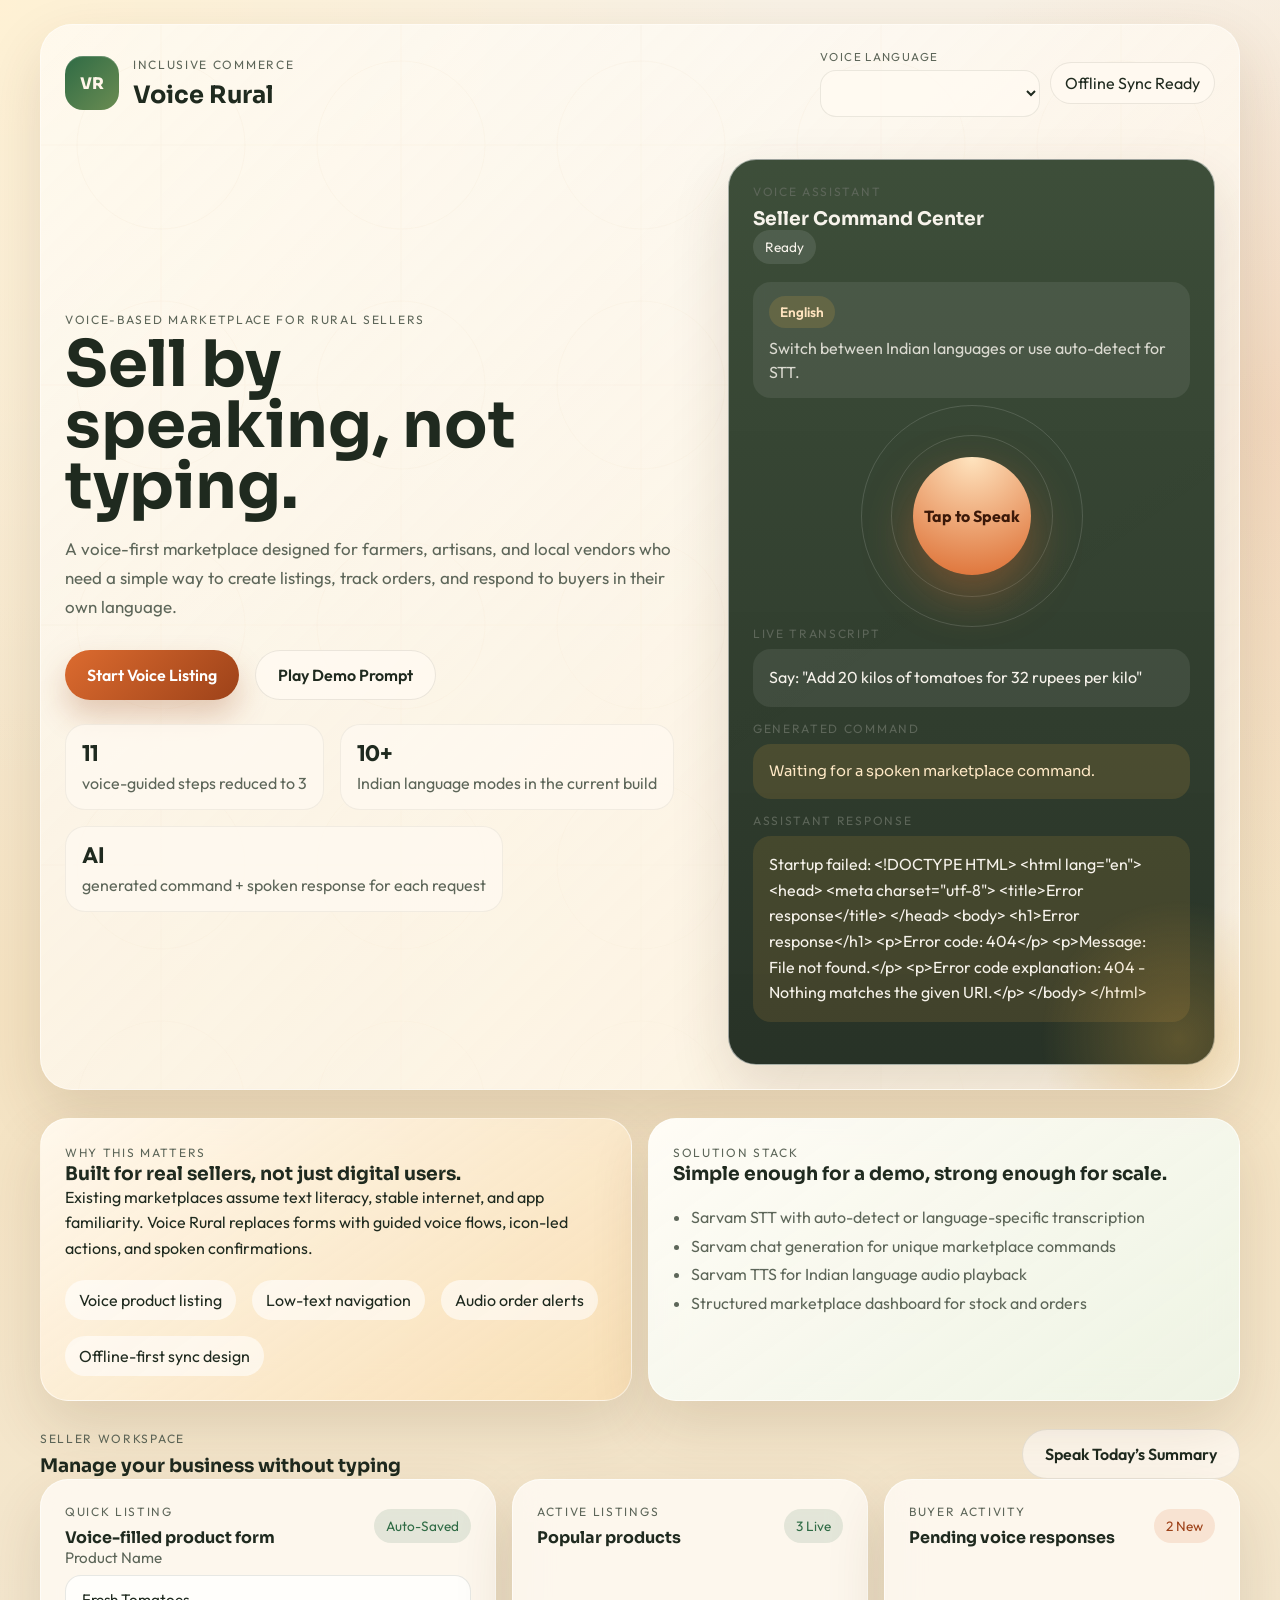
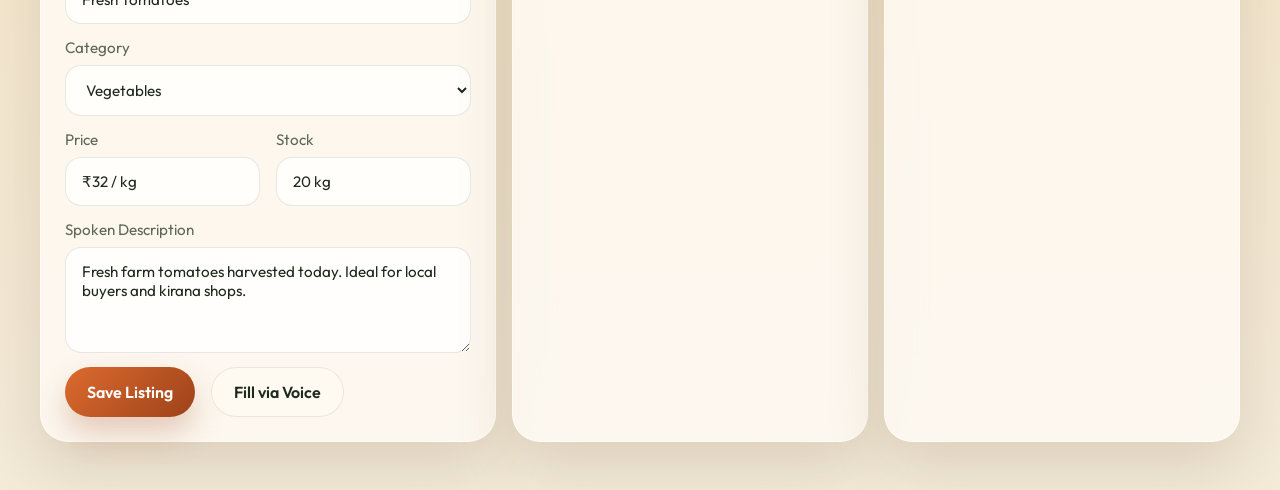
==== index.html @ 1e0f5ef0 "Initial commit" ====
<!DOCTYPE html>
<html lang="en">
  <head>
    <meta charset="UTF-8" />
    <meta name="viewport" content="width=device-width, initial-scale=1.0" />
    <title>Voice Rural | Voice-First Marketplace</title>
    <meta
      name="description"
      content="A voice-first marketplace for rural sellers to list, manage, and respond to orders using spoken language."
    />
    <link rel="preconnect" href="https://fonts.googleapis.com" />
    <link rel="preconnect" href="https://fonts.gstatic.com" crossorigin />
    <link
      href="https://fonts.googleapis.com/css2?family=Outfit:wght@300;400;500;600;700;800&family=Sora:wght@400;600;700;800&display=swap"
      rel="stylesheet"
    />
    <link rel="stylesheet" href="./styles.css" />
  </head>
  <body>
    <div class="page-shell">
      <header class="hero">
        <nav class="topbar">
          <div class="brand">
            <div class="brand-mark">VR</div>
            <div>
              <p class="eyebrow">Inclusive Commerce</p>
              <h1>Voice Rural</h1>
            </div>
          </div>
          <div class="topbar-actions multilingual-controls">
            <label class="language-picker">
              <span class="picker-label">Voice Language</span>
              <select id="languageSelect"></select>
            </label>
            <button class="chip" type="button">Offline Sync Ready</button>
          </div>
        </nav>

        <section class="hero-grid">
          <div class="hero-copy">
            <p class="eyebrow">Voice-Based Marketplace for Rural Sellers</p>
            <h2>Sell by speaking, not typing.</h2>
            <p class="hero-text">
              A voice-first marketplace designed for farmers, artisans, and local
              vendors who need a simple way to create listings, track orders, and
              respond to buyers in their own language.
            </p>
            <div class="hero-actions">
              <button class="primary-button" id="startVoiceButton" type="button">
                Start Voice Listing
              </button>
              <button class="secondary-button" id="demoCommandButton" type="button">
                Play Demo Prompt
              </button>
            </div>
            <div class="hero-metrics">
              <article>
                <strong>11</strong>
                <span>voice-guided steps reduced to 3</span>
              </article>
              <article>
                <strong>10+</strong>
                <span>Indian language modes in the current build</span>
              </article>
              <article>
                <strong>AI</strong>
                <span>generated command + spoken response for each request</span>
              </article>
            </div>
          </div>

          <div class="voice-console">
            <div class="console-card">
              <div class="console-header">
                <div>
                  <p class="eyebrow">Voice Assistant</p>
                  <h3>Seller Command Center</h3>
                </div>
                <span class="status-pill" id="assistantState">Ready</span>
              </div>

              <div class="language-banner">
                <span id="languageBadge">English</span>
                <p id="languageHint">Switch between Indian languages or use auto-detect for STT.</p>
              </div>

              <div class="mic-orbit" id="micOrbit" aria-hidden="true">
                <button class="mic-button" id="listenButton" aria-label="Start listening" type="button">
                  <span id="listenButtonLabel">Tap to Speak</span>
                </button>
              </div>

              <div class="transcript-panel">
                <div>
                  <p class="panel-label">Live transcript</p>
                  <p class="transcript" id="transcriptText">
                    Say: "Add 20 kilos of tomatoes for 32 rupees per kilo"
                  </p>
                </div>
                <div>
                  <p class="panel-label">Generated command</p>
                  <p class="generated-command" id="generatedCommandText">
                    Waiting for a spoken marketplace command.
                  </p>
                </div>
                <div>
                  <p class="panel-label">Assistant response</p>
                  <p class="assistant-reply" id="assistantReply">
                    I can help create listings, update stock, check orders, and
                    answer buyers using your voice.
                  </p>
                </div>
              </div>

              <div class="suggested-commands" id="suggestedCommands"></div>
            </div>
          </div>
        </section>
      </header>

      <main>
        <section class="section-grid">
          <article class="story-card spotlight">
            <p class="eyebrow">Why This Matters</p>
            <h3>Built for real sellers, not just digital users.</h3>
            <p>
              Existing marketplaces assume text literacy, stable internet, and app
              familiarity. Voice Rural replaces forms with guided voice flows,
              icon-led actions, and spoken confirmations.
            </p>
            <div class="feature-list">
              <span>Voice product listing</span>
              <span>Low-text navigation</span>
              <span>Audio order alerts</span>
              <span>Offline-first sync design</span>
            </div>
          </article>

          <article class="story-card stack-card">
            <p class="eyebrow">Solution Stack</p>
            <h3>Simple enough for a demo, strong enough for scale.</h3>
            <ul class="stack-list">
              <li>Sarvam STT with auto-detect or language-specific transcription</li>
              <li>Sarvam chat generation for unique marketplace commands</li>
              <li>Sarvam TTS for Indian language audio playback</li>
              <li>Structured marketplace dashboard for stock and orders</li>
            </ul>
          </article>
        </section>

        <section class="workspace">
          <div class="section-heading">
            <div>
              <p class="eyebrow">Seller Workspace</p>
              <h3>Manage your business without typing</h3>
            </div>
            <button class="secondary-button" id="speakSummaryButton" type="button">
              Speak Today’s Summary
            </button>
          </div>

          <div class="workspace-grid">
            <article class="dashboard-card listing-form">
              <div class="card-heading">
                <div>
                  <p class="panel-label">Quick Listing</p>
                  <h4>Voice-filled product form</h4>
                </div>
                <span class="status-dot">Auto-Saved</span>
              </div>

              <form id="listingForm">
                <label>
                  Product Name
                  <input id="productName" name="productName" type="text" value="Fresh Tomatoes" />
                </label>
                <label>
                  Category
                  <select id="productCategory" name="productCategory">
                    <option>Vegetables</option>
                    <option>Handicrafts</option>
                    <option>Dairy</option>
                    <option>Home Foods</option>
                  </select>
                </label>
                <div class="two-column">
                  <label>
                    Price
                    <input id="productPrice" name="productPrice" type="text" value="₹32 / kg" />
                  </label>
                  <label>
                    Stock
                    <input id="productStock" name="productStock" type="text" value="20 kg" />
                  </label>
                </div>
                <label>
                  Spoken Description
                  <textarea id="productDescription" name="productDescription" rows="4">Fresh farm tomatoes harvested today. Ideal for local buyers and kirana shops.</textarea>
                </label>
                <div class="form-actions">
                  <button type="button" class="primary-button" id="saveListingButton">
                    Save Listing
                  </button>
                  <button type="button" class="secondary-button" id="voiceFillButton">
                    Fill via Voice
                  </button>
                </div>
              </form>
            </article>

            <article class="dashboard-card">
              <div class="card-heading">
                <div>
                  <p class="panel-label">Active Listings</p>
                  <h4>Popular products</h4>
                </div>
                <span class="mini-pill">3 Live</span>
              </div>
              <div class="listing-cards" id="listingCards"></div>
            </article>

            <article class="dashboard-card">
              <div class="card-heading">
                <div>
                  <p class="panel-label">Buyer Activity</p>
                  <h4>Pending voice responses</h4>
                </div>
                <span class="mini-pill alert">2 New</span>
              </div>
              <div class="orders" id="ordersList"></div>
            </article>
          </div>
        </section>
      </main>
    </div>

    <script src="./app.js"></script>
  </body>
</html>
---- styles.css ----
:root {
  --bg: #f7efe3;
  --bg-deep: #f1ddbb;
  --surface: rgba(255, 252, 246, 0.78);
  --surface-strong: #fffaf1;
  --ink: #1f2a1f;
  --muted: #5d6659;
  --line: rgba(57, 78, 56, 0.12);
  --accent: #dc6b2f;
  --accent-dark: #9d4219;
  --accent-soft: #f9c98a;
  --green: #2f6b45;
  --gold: #d9a441;
  --shadow: 0 24px 60px rgba(78, 52, 24, 0.14);
}

* {
  box-sizing: border-box;
}

html {
  scroll-behavior: smooth;
}

body {
  margin: 0;
  min-height: 100vh;
  font-family: "Outfit", sans-serif;
  color: var(--ink);
  background:
    radial-gradient(circle at top left, rgba(255, 241, 211, 0.95), transparent 32%),
    radial-gradient(circle at right 20%, rgba(221, 107, 47, 0.14), transparent 24%),
    linear-gradient(180deg, #f8f1e5 0%, #f5e3c2 48%, #f3ead8 100%);
}

button,
input,
select,
textarea {
  font: inherit;
}

.page-shell {
  width: min(1200px, calc(100% - 32px));
  margin: 0 auto;
  padding: 24px 0 48px;
}

.hero {
  position: relative;
  padding: 24px;
  border: 1px solid rgba(255, 255, 255, 0.5);
  border-radius: 32px;
  background:
    linear-gradient(135deg, rgba(255, 255, 255, 0.55), rgba(255, 248, 235, 0.84)),
    url("data:image/svg+xml,%3Csvg width='240' height='240' viewBox='0 0 240 240' xmlns='http://www.w3.org/2000/svg'%3E%3Cg fill='none' stroke='%23d7b278' stroke-opacity='0.18'%3E%3Cpath d='M0 120h240'/%3E%3Cpath d='M120 0v240'/%3E%3Ccircle cx='120' cy='120' r='84'/%3E%3C/g%3E%3C/svg%3E");
  box-shadow: var(--shadow);
  overflow: hidden;
}

.hero::after {
  content: "";
  position: absolute;
  inset: auto -80px -90px auto;
  width: 280px;
  height: 280px;
  border-radius: 50%;
  background: radial-gradient(circle, rgba(217, 164, 65, 0.3), transparent 70%);
}

.topbar,
.hero-grid,
.section-grid,
.workspace-grid,
.journey-grid,
.section-heading,
.card-heading,
.hero-actions,
.hero-metrics,
.feature-list,
.form-actions,
.suggested-commands,
.two-column {
  display: flex;
  gap: 16px;
}

.topbar,
.section-heading,
.card-heading {
  justify-content: space-between;
  align-items: center;
}

.hero-grid,
.section-grid,
.workspace-grid,
.journey-grid {
  flex-wrap: wrap;
}

.brand,
.hero-copy,
.voice-console,
.story-card,
.dashboard-card,
.journey-step {
  position: relative;
}

.brand {
  display: flex;
  align-items: center;
  gap: 14px;
}

.brand-mark {
  display: grid;
  place-items: center;
  width: 54px;
  height: 54px;
  border-radius: 18px;
  color: #fff6e9;
  font-family: "Sora", sans-serif;
  font-weight: 800;
  background: linear-gradient(135deg, var(--green), #6a8c52);
  box-shadow: inset 0 1px 0 rgba(255, 255, 255, 0.2);
}

.brand h1,
.hero-copy h2,
.section-heading h3,
.story-card h3,
.dashboard-card h4,
.journey-step h4,
.console-header h3 {
  margin: 0;
  font-family: "Sora", sans-serif;
}

.eyebrow,
.panel-label {
  margin: 0 0 8px;
  text-transform: uppercase;
  letter-spacing: 0.14em;
  font-size: 0.75rem;
  color: var(--muted);
}

.hero-grid {
  margin-top: 42px;
  align-items: center;
}

.hero-copy {
  flex: 1 1 520px;
}

.voice-console {
  flex: 1 1 360px;
}

.hero-copy h2 {
  max-width: 10ch;
  font-size: clamp(2.8rem, 5vw, 5rem);
  line-height: 0.95;
}

.hero-text {
  max-width: 56ch;
  margin: 18px 0 28px;
  color: var(--muted);
  font-size: 1.06rem;
  line-height: 1.7;
}

.primary-button,
.secondary-button,
.chip,
.command-tag {
  border: 0;
  border-radius: 999px;
  cursor: pointer;
  transition: transform 180ms ease, box-shadow 180ms ease, background 180ms ease;
}

.primary-button,
.secondary-button {
  padding: 14px 22px;
  font-weight: 600;
}

.primary-button {
  color: white;
  background: linear-gradient(135deg, var(--accent), var(--accent-dark));
  box-shadow: 0 16px 30px rgba(157, 66, 25, 0.25);
}

.secondary-button,
.chip,
.command-tag {
  color: var(--ink);
  background: rgba(255, 250, 241, 0.88);
  border: 1px solid rgba(95, 91, 77, 0.12);
}

.primary-button:hover,
.secondary-button:hover,
.chip:hover,
.command-tag:hover,
.mic-button:hover {
  transform: translateY(-2px);
}

.topbar-actions {
  display: flex;
  gap: 10px;
  flex-wrap: wrap;
}

.chip {
  padding: 10px 14px;
}

.hero-metrics {
  margin-top: 24px;
  flex-wrap: wrap;
}

.hero-metrics article {
  min-width: 152px;
  padding: 14px 16px;
  border-radius: 20px;
  background: rgba(255, 250, 241, 0.72);
  border: 1px solid rgba(95, 91, 77, 0.08);
}

.hero-metrics strong {
  display: block;
  margin-bottom: 4px;
  font-size: 1.4rem;
}

.hero-metrics span {
  color: var(--muted);
  line-height: 1.5;
}

.console-card,
.story-card,
.dashboard-card,
.journey-step {
  padding: 24px;
  border-radius: 28px;
  background: var(--surface);
  border: 1px solid rgba(255, 255, 255, 0.55);
  box-shadow: var(--shadow);
  backdrop-filter: blur(18px);
}

.console-card {
  background:
    linear-gradient(180deg, rgba(49, 67, 46, 0.94), rgba(31, 42, 31, 0.96)),
    linear-gradient(145deg, rgba(255, 255, 255, 0.08), transparent);
  color: #f7f3eb;
}

.status-pill,
.mini-pill,
.status-dot {
  display: inline-flex;
  align-items: center;
  gap: 8px;
  padding: 8px 12px;
  border-radius: 999px;
  font-size: 0.85rem;
}

.status-pill {
  background: rgba(255, 255, 255, 0.1);
}

.status-dot,
.mini-pill {
  background: rgba(47, 107, 69, 0.12);
  color: var(--green);
}

.mini-pill.alert {
  background: rgba(220, 107, 47, 0.14);
  color: var(--accent-dark);
}

.mic-orbit {
  position: relative;
  display: grid;
  place-items: center;
  min-height: 220px;
}

.mic-orbit::before,
.mic-orbit::after {
  content: "";
  position: absolute;
  border-radius: 50%;
  border: 1px solid rgba(255, 255, 255, 0.14);
}

.mic-orbit::before {
  width: 220px;
  height: 220px;
}

.mic-orbit::after {
  width: 160px;
  height: 160px;
}

.mic-orbit.active::before {
  animation: pulse 1.8s infinite;
}

.mic-orbit.active::after {
  animation: pulse 1.8s infinite 0.35s;
}

.mic-button {
  position: relative;
  z-index: 1;
  width: 118px;
  height: 118px;
  border: 0;
  border-radius: 50%;
  background: radial-gradient(circle at top, #ffe4bf, var(--accent));
  color: #3b1909;
  font-weight: 700;
  box-shadow: 0 20px 50px rgba(220, 107, 47, 0.4);
  cursor: pointer;
}

.transcript-panel {
  display: grid;
  gap: 14px;
}

.transcript,
.assistant-reply {
  margin: 0;
  padding: 16px;
  border-radius: 18px;
  background: rgba(255, 255, 255, 0.08);
  line-height: 1.6;
}

.assistant-reply {
  background: rgba(217, 164, 65, 0.14);
}

.suggested-commands {
  margin-top: 18px;
  flex-wrap: wrap;
}

.command-tag {
  padding: 10px 14px;
}

.section-grid,
.workspace,
.journey {
  margin-top: 28px;
}

.story-card {
  flex: 1 1 320px;
}

.spotlight {
  background:
    linear-gradient(145deg, rgba(255, 248, 236, 0.98), rgba(249, 221, 176, 0.8));
}

.stack-card {
  background:
    linear-gradient(145deg, rgba(255, 253, 248, 0.96), rgba(237, 245, 231, 0.88));
}

.feature-list {
  flex-wrap: wrap;
  margin-top: 18px;
}

.feature-list span {
  padding: 10px 14px;
  border-radius: 999px;
  background: rgba(255, 255, 255, 0.58);
}

.stack-list {
  margin: 18px 0 0;
  padding-left: 18px;
  color: var(--muted);
  line-height: 1.8;
}

.workspace-grid > * {
  flex: 1 1 320px;
}

.listing-form {
  flex-basis: 420px;
}

form,
.listing-cards,
.orders {
  display: grid;
  gap: 14px;
}

label {
  display: grid;
  gap: 8px;
  color: var(--muted);
  font-size: 0.95rem;
}

input,
select,
textarea {
  width: 100%;
  padding: 14px 16px;
  border-radius: 16px;
  border: 1px solid var(--line);
  background: rgba(255, 255, 255, 0.72);
  color: var(--ink);
}

textarea {
  resize: vertical;
}

.two-column {
  flex-wrap: wrap;
}

.two-column label {
  flex: 1 1 160px;
}

.listing-item,
.order-item {
  padding: 18px;
  border-radius: 22px;
  background: var(--surface-strong);
  border: 1px solid rgba(95, 91, 77, 0.08);
}

.listing-item header,
.order-item header {
  display: flex;
  justify-content: space-between;
  gap: 12px;
  align-items: flex-start;
}

.listing-item h5,
.order-item h5 {
  margin: 0 0 4px;
  font-size: 1rem;
}

.listing-item p,
.order-item p,
.journey-step p,
.story-card p {
  margin: 0;
  line-height: 1.6;
}

.listing-meta,
.order-meta {
  display: flex;
  gap: 10px;
  margin-top: 14px;
  flex-wrap: wrap;
}

.listing-meta span,
.order-meta span {
  padding: 8px 12px;
  border-radius: 999px;
  background: rgba(47, 107, 69, 0.08);
  color: var(--green);
  font-size: 0.88rem;
}

.journey-grid > * {
  flex: 1 1 240px;
}

.journey-step {
  min-height: 220px;
  background:
    linear-gradient(180deg, rgba(255, 251, 245, 0.96), rgba(246, 231, 201, 0.88));
}

.journey-step span {
  display: inline-flex;
  margin-bottom: 20px;
  color: var(--accent-dark);
  font-family: "Sora", sans-serif;
  font-size: 1.6rem;
  font-weight: 800;
}

.fade-in {
  animation: rise 600ms ease both;
}

@keyframes pulse {
  0% {
    transform: scale(0.92);
    opacity: 0.35;
  }
  70% {
    transform: scale(1.08);
    opacity: 0.08;
  }
  100% {
    transform: scale(1.15);
    opacity: 0;
  }
}

@keyframes rise {
  from {
    opacity: 0;
    transform: translateY(18px);
  }
  to {
    opacity: 1;
    transform: translateY(0);
  }
}

@media (max-width: 840px) {
  .page-shell {
    width: min(100% - 20px, 1200px);
  }

  .hero {
    padding: 18px;
    border-radius: 24px;
  }

  .hero-copy h2 {
    max-width: none;
    font-size: clamp(2.4rem, 11vw, 4rem);
  }

  .topbar,
  .hero-actions,
  .section-heading,
  .card-heading {
    align-items: flex-start;
    flex-direction: column;
  }
}

.chip.active {
  background: linear-gradient(135deg, var(--accent-soft), #fff2d8);
  border-color: rgba(157, 66, 25, 0.24);
  color: var(--accent-dark);
  box-shadow: 0 8px 18px rgba(157, 66, 25, 0.12);
}

.multilingual-controls {
  align-items: center;
}

.language-picker {
  display: grid;
  gap: 6px;
  min-width: 220px;
}

.picker-label {
  font-size: 0.72rem;
  letter-spacing: 0.12em;
  text-transform: uppercase;
  color: var(--muted);
}

.language-picker select {
  padding: 12px 14px;
  border-radius: 16px;
  border: 1px solid rgba(95, 91, 77, 0.12);
  background: rgba(255, 250, 241, 0.9);
}

.language-banner {
  display: grid;
  gap: 8px;
  margin: 18px 0 8px;
  padding: 14px 16px;
  border-radius: 18px;
  background: rgba(255, 255, 255, 0.08);
}

.language-banner span {
  display: inline-flex;
  width: fit-content;
  padding: 7px 11px;
  border-radius: 999px;
  background: rgba(217, 164, 65, 0.18);
  color: #ffe4bf;
  font-size: 0.85rem;
  font-weight: 600;
}

.language-banner p {
  margin: 0;
  color: rgba(247, 243, 235, 0.84);
  line-height: 1.5;
}

.generated-command {
  margin: 0;
  padding: 16px;
  border-radius: 18px;
  background: rgba(217, 164, 65, 0.16);
  color: #ffe9c6;
  line-height: 1.6;
  font-family: "Sora", sans-serif;
  font-size: 0.92rem;
}
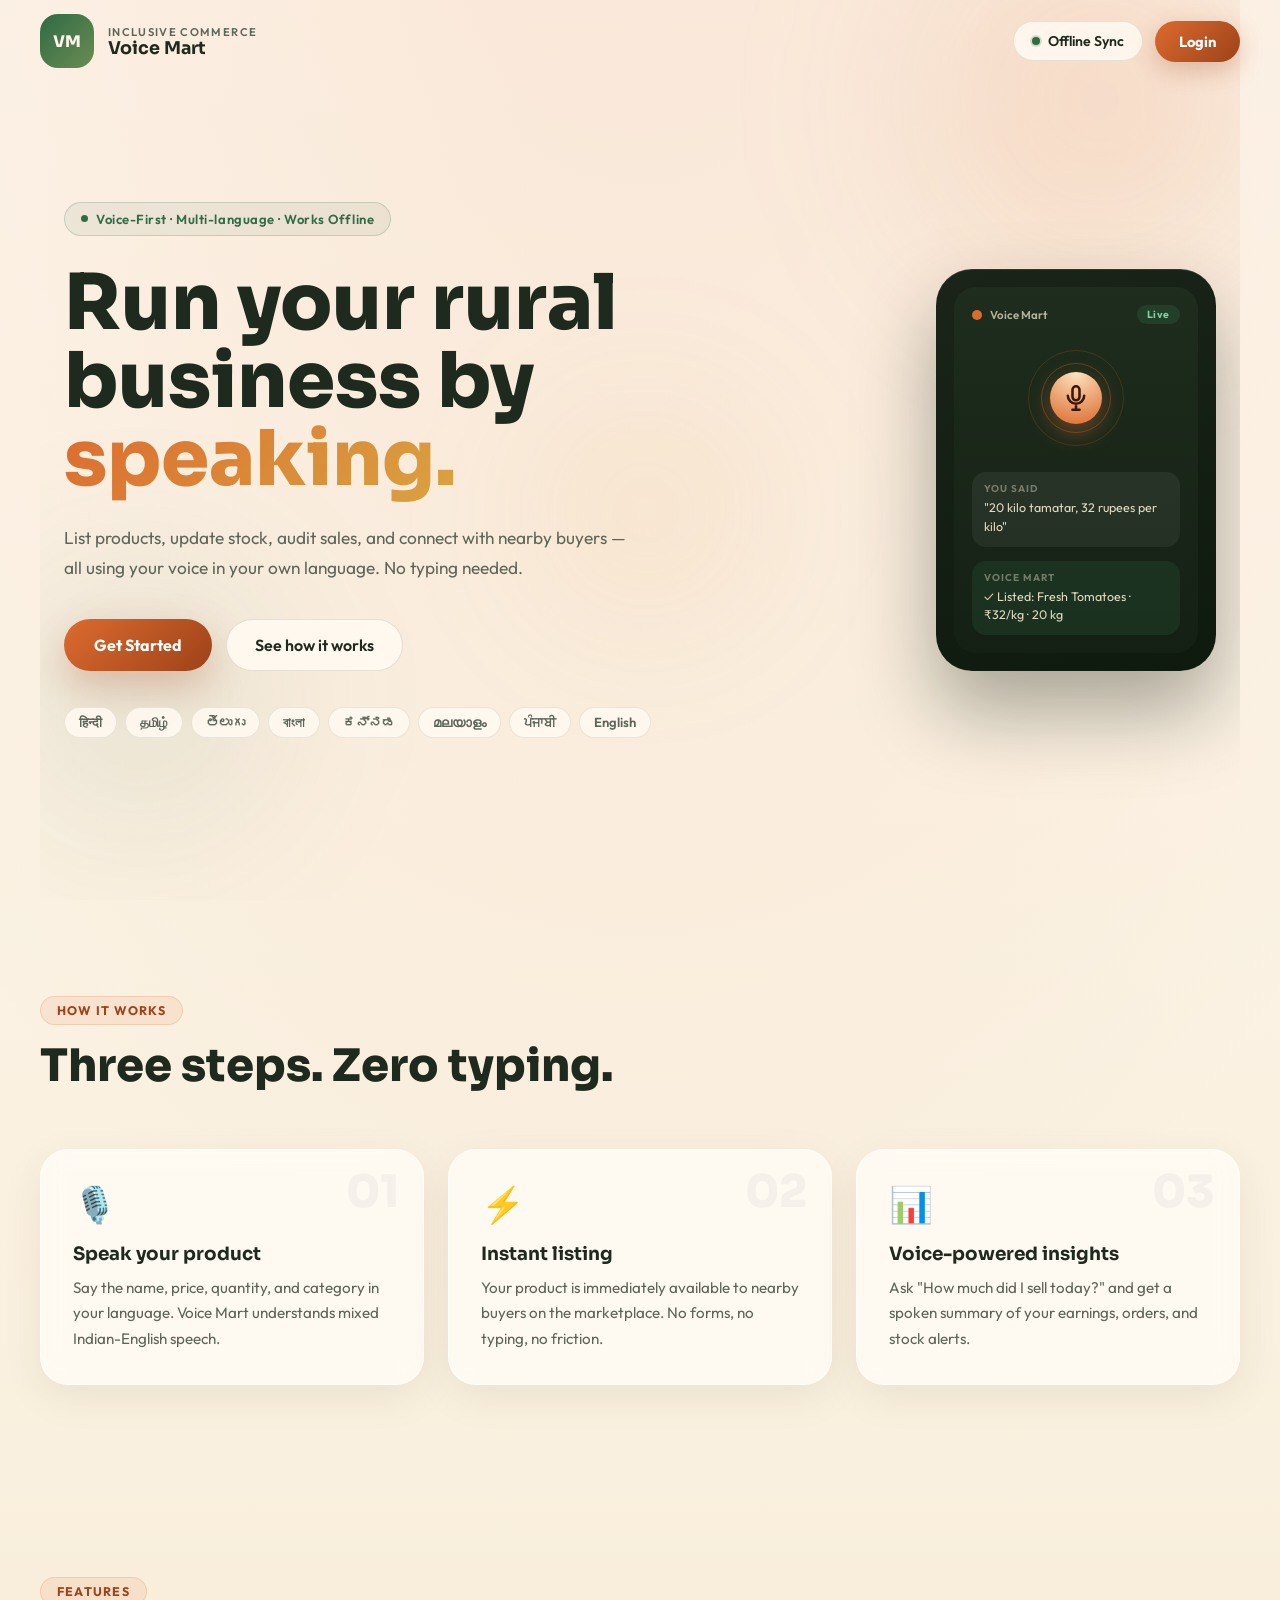
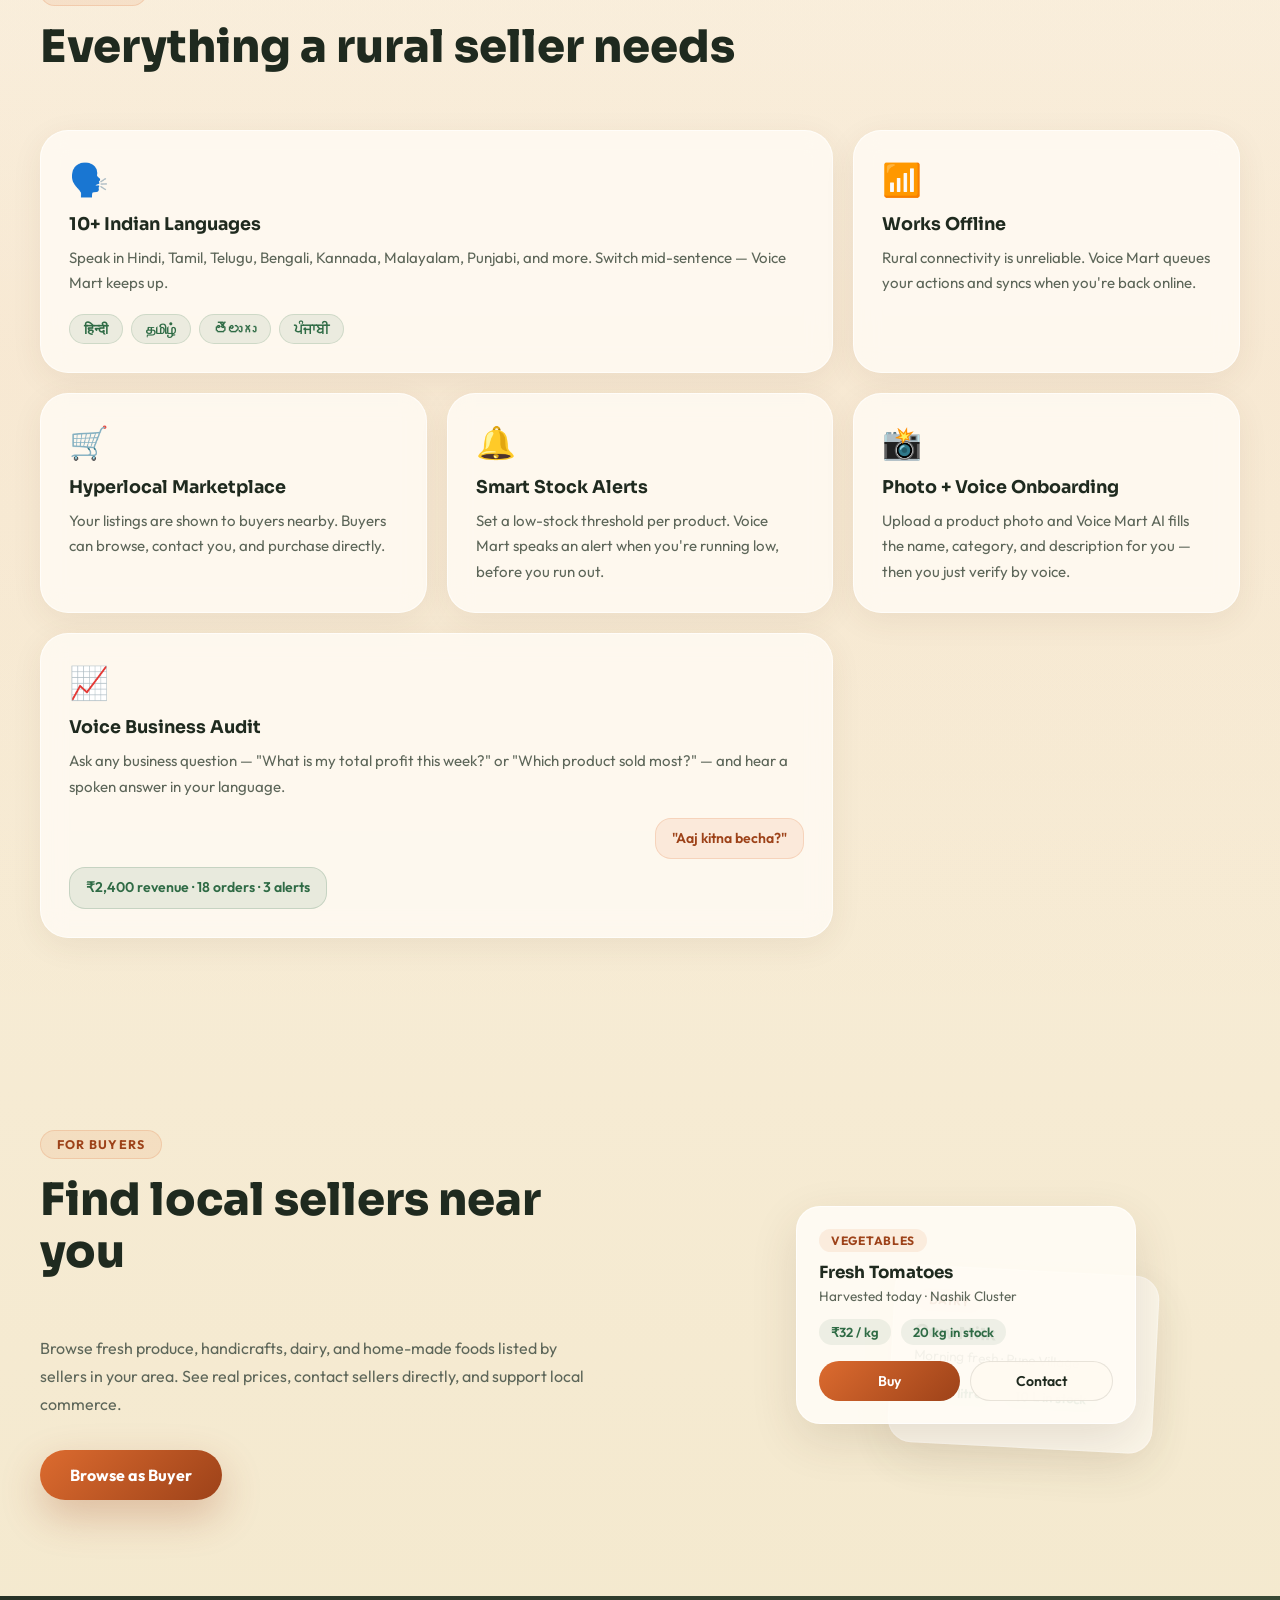
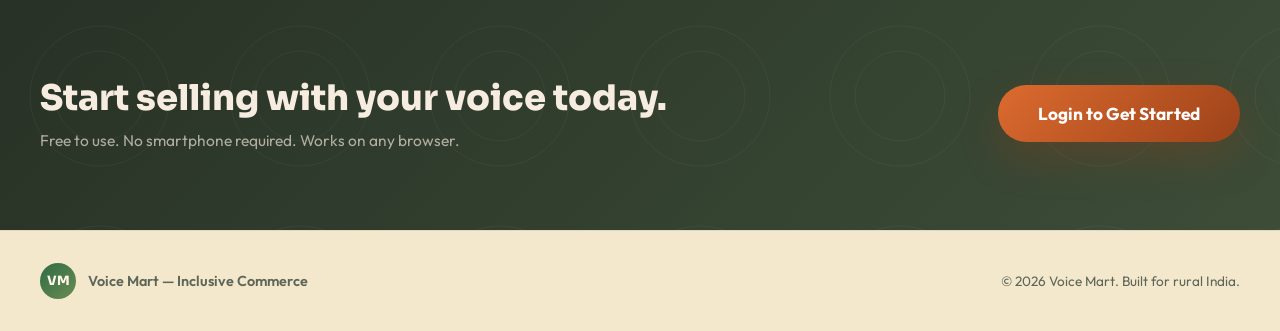
==== commit f4377127: "Prepare Voice Mart repo for Vercel static deployment and update login/dashboard" ====
--- a/index.html
+++ b/index.html
@@ -3,10 +3,10 @@
   <head>
     <meta charset="UTF-8" />
     <meta name="viewport" content="width=device-width, initial-scale=1.0" />
-    <title>Voice Rural | Voice-First Marketplace</title>
+    <title>Voice Mart — Voice-First Rural Marketplace</title>
     <meta
       name="description"
-      content="A voice-first marketplace for rural sellers to list, manage, and respond to orders using spoken language."
+      content="Voice Mart helps rural sellers list products, manage inventory, and connect with buyers using their voice — in any Indian language, even offline."
     />
     <link rel="preconnect" href="https://fonts.googleapis.com" />
     <link rel="preconnect" href="https://fonts.gstatic.com" crossorigin />
@@ -15,225 +15,240 @@
       rel="stylesheet"
     />
     <link rel="stylesheet" href="./styles.css" />
+    <link rel="stylesheet" href="./landing.css" />
   </head>
-  <body>
-    <div class="page-shell">
-      <header class="hero">
-        <nav class="topbar">
-          <div class="brand">
-            <div class="brand-mark">VR</div>
-            <div>
-              <p class="eyebrow">Inclusive Commerce</p>
-              <h1>Voice Rural</h1>
-            </div>
+  <body class="landing-body">
+
+    <!-- ═══ NAVBAR ═══ -->
+    <nav class="landing-nav" id="landingNav">
+      <div class="landing-nav-inner">
+        <a class="brand" href="/" aria-label="Voice Mart Home">
+          <div class="brand-mark">VM</div>
+          <div class="brand-text">
+            <span class="brand-eyebrow">Inclusive Commerce</span>
+            <span class="brand-name">Voice Mart</span>
           </div>
-          <div class="topbar-actions multilingual-controls">
-            <label class="language-picker">
-              <span class="picker-label">Voice Language</span>
-              <select id="languageSelect"></select>
-            </label>
-            <button class="chip" type="button">Offline Sync Ready</button>
+        </a>
+        <div class="nav-actions">
+          <button class="nav-offline-btn" id="offlineSyncBtn" type="button" aria-label="Offline sync status">
+            <span class="offline-dot" aria-hidden="true"></span>
+            Offline Sync
+          </button>
+          <a class="nav-login-btn" href="./login.html" id="loginNavBtn">Login</a>
+        </div>
+      </div>
+    </nav>
+
+    <!-- ═══ HERO ═══ -->
+    <header class="landing-hero" id="hero">
+      <div class="hero-bg-orbs" aria-hidden="true">
+        <div class="orb orb-1"></div>
+        <div class="orb orb-2"></div>
+        <div class="orb orb-3"></div>
+      </div>
+      <div class="hero-content">
+        <div class="hero-badge fade-up">
+          <span class="badge-dot" aria-hidden="true"></span>
+          Voice-First · Multi-language · Works Offline
+        </div>
+        <h1 class="hero-headline fade-up delay-1">
+          Run your rural<br />
+          business by <span class="headline-accent">speaking.</span>
+        </h1>
+        <p class="hero-sub fade-up delay-2">
+          List products, update stock, audit sales, and connect with nearby buyers
+          — all using your voice in your own language. No typing needed.
+        </p>
+        <div class="hero-cta fade-up delay-3">
+          <a class="cta-primary" href="./login.html" id="heroLoginBtn">Get Started</a>
+          <button class="cta-secondary" id="heroLearnMoreBtn" type="button">See how it works</button>
+        </div>
+        <div class="hero-langs fade-up delay-4" aria-label="Supported languages">
+          <span>हिन्दी</span><span>தமிழ்</span><span>తెలుగు</span><span>বাংলা</span>
+          <span>ಕನ್ನಡ</span><span>മലയാളം</span><span>ਪੰਜਾਬੀ</span><span>English</span>
+        </div>
+      </div>
+      <div class="hero-visual fade-up delay-2" aria-hidden="true">
+        <div class="phone-mockup">
+          <div class="phone-screen">
+            <div class="mock-topbar">
+              <div class="mock-brand-dot"></div>
+              <span>Voice Mart</span>
+              <div class="mock-chip">Live</div>
+            </div>
+            <div class="mock-mic-area">
+              <div class="mock-mic-ring ring-outer"></div>
+              <div class="mock-mic-ring ring-inner"></div>
+              <div class="mock-mic-btn">
+                <svg width="28" height="28" viewBox="0 0 24 24" fill="none" stroke="currentColor" stroke-width="2.2" stroke-linecap="round" stroke-linejoin="round" aria-hidden="true">
+                  <rect x="9" y="2" width="6" height="12" rx="3"/>
+                  <path d="M5 10a7 7 0 0 0 14 0"/>
+                  <line x1="12" y1="19" x2="12" y2="22"/>
+                  <line x1="9" y1="22" x2="15" y2="22"/>
+                </svg>
+              </div>
+            </div>
+            <div class="mock-transcript">
+              <p class="mock-label">You said</p>
+              <p class="mock-text">"20 kilo tamatar, 32 rupees per kilo"</p>
+            </div>
+            <div class="mock-reply">
+              <p class="mock-label">Voice Mart</p>
+              <p class="mock-text">✓ Listed: Fresh Tomatoes · ₹32/kg · 20 kg</p>
+            </div>
           </div>
-        </nav>
-
-        <section class="hero-grid">
-          <div class="hero-copy">
-            <p class="eyebrow">Voice-Based Marketplace for Rural Sellers</p>
-            <h2>Sell by speaking, not typing.</h2>
-            <p class="hero-text">
-              A voice-first marketplace designed for farmers, artisans, and local
-              vendors who need a simple way to create listings, track orders, and
-              respond to buyers in their own language.
-            </p>
-            <div class="hero-actions">
-              <button class="primary-button" id="startVoiceButton" type="button">
-                Start Voice Listing
-              </button>
-              <button class="secondary-button" id="demoCommandButton" type="button">
-                Play Demo Prompt
-              </button>
-            </div>
-            <div class="hero-metrics">
-              <article>
-                <strong>11</strong>
-                <span>voice-guided steps reduced to 3</span>
-              </article>
-              <article>
-                <strong>10+</strong>
-                <span>Indian language modes in the current build</span>
-              </article>
-              <article>
-                <strong>AI</strong>
-                <span>generated command + spoken response for each request</span>
-              </article>
+        </div>
+      </div>
+    </header>
+
+    <!-- ═══ HOW IT WORKS ═══ -->
+    <section class="how-section" id="howItWorks">
+      <div class="section-container">
+        <div class="section-label">How It Works</div>
+        <h2 class="section-title">Three steps. Zero typing.</h2>
+        <div class="steps-grid">
+          <article class="step-card fade-up">
+            <div class="step-number">01</div>
+            <div class="step-icon" aria-hidden="true">🎙️</div>
+            <h3>Speak your product</h3>
+            <p>Say the name, price, quantity, and category in your language. Voice Mart understands mixed Indian-English speech.</p>
+          </article>
+          <article class="step-card fade-up delay-1">
+            <div class="step-number">02</div>
+            <div class="step-icon" aria-hidden="true">⚡</div>
+            <h3>Instant listing</h3>
+            <p>Your product is immediately available to nearby buyers on the marketplace. No forms, no typing, no friction.</p>
+          </article>
+          <article class="step-card fade-up delay-2">
+            <div class="step-number">03</div>
+            <div class="step-icon" aria-hidden="true">📊</div>
+            <h3>Voice-powered insights</h3>
+            <p>Ask "How much did I sell today?" and get a spoken summary of your earnings, orders, and stock alerts.</p>
+          </article>
+        </div>
+      </div>
+    </section>
+
+    <!-- ═══ FEATURES ═══ -->
+    <section class="features-section" id="features">
+      <div class="section-container">
+        <div class="section-label">Features</div>
+        <h2 class="section-title">Everything a rural seller needs</h2>
+        <div class="features-grid">
+
+          <article class="feature-card feature-large fade-up">
+            <div class="feature-icon" aria-hidden="true">🗣️</div>
+            <h3>10+ Indian Languages</h3>
+            <p>Speak in Hindi, Tamil, Telugu, Bengali, Kannada, Malayalam, Punjabi, and more. Switch mid-sentence — Voice Mart keeps up.</p>
+            <div class="feature-lang-pills" aria-label="Supported languages">
+              <span>हिन्दी</span><span>தமிழ்</span><span>తెలుగు</span><span>ਪੰਜਾਬੀ</span>
+            </div>
+          </article>
+
+          <article class="feature-card fade-up delay-1">
+            <div class="feature-icon" aria-hidden="true">📶</div>
+            <h3>Works Offline</h3>
+            <p>Rural connectivity is unreliable. Voice Mart queues your actions and syncs when you're back online.</p>
+          </article>
+
+          <article class="feature-card fade-up delay-2">
+            <div class="feature-icon" aria-hidden="true">🛒</div>
+            <h3>Hyperlocal Marketplace</h3>
+            <p>Your listings are shown to buyers nearby. Buyers can browse, contact you, and purchase directly.</p>
+          </article>
+
+          <article class="feature-card fade-up delay-1">
+            <div class="feature-icon" aria-hidden="true">🔔</div>
+            <h3>Smart Stock Alerts</h3>
+            <p>Set a low-stock threshold per product. Voice Mart speaks an alert when you're running low, before you run out.</p>
+          </article>
+
+          <article class="feature-card fade-up delay-2">
+            <div class="feature-icon" aria-hidden="true">📸</div>
+            <h3>Photo + Voice Onboarding</h3>
+            <p>Upload a product photo and Voice Mart AI fills the name, category, and description for you — then you just verify by voice.</p>
+          </article>
+
+          <article class="feature-card feature-large fade-up">
+            <div class="feature-icon" aria-hidden="true">📈</div>
+            <h3>Voice Business Audit</h3>
+            <p>Ask any business question — "What is my total profit this week?" or "Which product sold most?" — and hear a spoken answer in your language.</p>
+            <div class="audit-demo" aria-label="Example audit interaction">
+              <div class="audit-bubble you">"Aaj kitna becha?"</div>
+              <div class="audit-bubble ai">₹2,400 revenue · 18 orders · 3 alerts</div>
+            </div>
+          </article>
+
+        </div>
+      </div>
+    </section>
+
+    <!-- ═══ FOR BUYERS ═══ -->
+    <section class="buyer-section" id="forBuyers">
+      <div class="section-container buyer-inner">
+        <div class="buyer-copy fade-up">
+          <div class="section-label">For Buyers</div>
+          <h2 class="section-title">Find local sellers near you</h2>
+          <p class="buyer-desc">Browse fresh produce, handicrafts, dairy, and home-made foods listed by sellers in your area. See real prices, contact sellers directly, and support local commerce.</p>
+          <a class="cta-primary" href="./login.html">Browse as Buyer</a>
+        </div>
+        <div class="buyer-visual fade-up delay-1">
+          <div class="buyer-card-demo">
+            <div class="demo-card">
+              <div class="demo-card-tag">Vegetables</div>
+              <h4>Fresh Tomatoes</h4>
+              <p>Harvested today · Nashik Cluster</p>
+              <div class="demo-card-meta">
+                <span>₹32 / kg</span>
+                <span>20 kg in stock</span>
+              </div>
+              <div class="demo-card-actions">
+                <button class="demo-btn-buy" type="button">Buy</button>
+                <button class="demo-btn-contact" type="button">Contact</button>
+              </div>
+            </div>
+            <div class="demo-card demo-card-offset">
+              <div class="demo-card-tag">Dairy</div>
+              <h4>Cow Milk</h4>
+              <p>Morning fresh · Pune Village</p>
+              <div class="demo-card-meta">
+                <span>₹55 / litre</span>
+                <span>10 L in stock</span>
+              </div>
             </div>
           </div>
-
-          <div class="voice-console">
-            <div class="console-card">
-              <div class="console-header">
-                <div>
-                  <p class="eyebrow">Voice Assistant</p>
-                  <h3>Seller Command Center</h3>
-                </div>
-                <span class="status-pill" id="assistantState">Ready</span>
-              </div>
-
-              <div class="language-banner">
-                <span id="languageBadge">English</span>
-                <p id="languageHint">Switch between Indian languages or use auto-detect for STT.</p>
-              </div>
-
-              <div class="mic-orbit" id="micOrbit" aria-hidden="true">
-                <button class="mic-button" id="listenButton" aria-label="Start listening" type="button">
-                  <span id="listenButtonLabel">Tap to Speak</span>
-                </button>
-              </div>
-
-              <div class="transcript-panel">
-                <div>
-                  <p class="panel-label">Live transcript</p>
-                  <p class="transcript" id="transcriptText">
-                    Say: "Add 20 kilos of tomatoes for 32 rupees per kilo"
-                  </p>
-                </div>
-                <div>
-                  <p class="panel-label">Generated command</p>
-                  <p class="generated-command" id="generatedCommandText">
-                    Waiting for a spoken marketplace command.
-                  </p>
-                </div>
-                <div>
-                  <p class="panel-label">Assistant response</p>
-                  <p class="assistant-reply" id="assistantReply">
-                    I can help create listings, update stock, check orders, and
-                    answer buyers using your voice.
-                  </p>
-                </div>
-              </div>
-
-              <div class="suggested-commands" id="suggestedCommands"></div>
-            </div>
-          </div>
-        </section>
-      </header>
-
-      <main>
-        <section class="section-grid">
-          <article class="story-card spotlight">
-            <p class="eyebrow">Why This Matters</p>
-            <h3>Built for real sellers, not just digital users.</h3>
-            <p>
-              Existing marketplaces assume text literacy, stable internet, and app
-              familiarity. Voice Rural replaces forms with guided voice flows,
-              icon-led actions, and spoken confirmations.
-            </p>
-            <div class="feature-list">
-              <span>Voice product listing</span>
-              <span>Low-text navigation</span>
-              <span>Audio order alerts</span>
-              <span>Offline-first sync design</span>
-            </div>
-          </article>
-
-          <article class="story-card stack-card">
-            <p class="eyebrow">Solution Stack</p>
-            <h3>Simple enough for a demo, strong enough for scale.</h3>
-            <ul class="stack-list">
-              <li>Sarvam STT with auto-detect or language-specific transcription</li>
-              <li>Sarvam chat generation for unique marketplace commands</li>
-              <li>Sarvam TTS for Indian language audio playback</li>
-              <li>Structured marketplace dashboard for stock and orders</li>
-            </ul>
-          </article>
-        </section>
-
-        <section class="workspace">
-          <div class="section-heading">
-            <div>
-              <p class="eyebrow">Seller Workspace</p>
-              <h3>Manage your business without typing</h3>
-            </div>
-            <button class="secondary-button" id="speakSummaryButton" type="button">
-              Speak Today’s Summary
-            </button>
-          </div>
-
-          <div class="workspace-grid">
-            <article class="dashboard-card listing-form">
-              <div class="card-heading">
-                <div>
-                  <p class="panel-label">Quick Listing</p>
-                  <h4>Voice-filled product form</h4>
-                </div>
-                <span class="status-dot">Auto-Saved</span>
-              </div>
-
-              <form id="listingForm">
-                <label>
-                  Product Name
-                  <input id="productName" name="productName" type="text" value="Fresh Tomatoes" />
-                </label>
-                <label>
-                  Category
-                  <select id="productCategory" name="productCategory">
-                    <option>Vegetables</option>
-                    <option>Handicrafts</option>
-                    <option>Dairy</option>
-                    <option>Home Foods</option>
-                  </select>
-                </label>
-                <div class="two-column">
-                  <label>
-                    Price
-                    <input id="productPrice" name="productPrice" type="text" value="₹32 / kg" />
-                  </label>
-                  <label>
-                    Stock
-                    <input id="productStock" name="productStock" type="text" value="20 kg" />
-                  </label>
-                </div>
-                <label>
-                  Spoken Description
-                  <textarea id="productDescription" name="productDescription" rows="4">Fresh farm tomatoes harvested today. Ideal for local buyers and kirana shops.</textarea>
-                </label>
-                <div class="form-actions">
-                  <button type="button" class="primary-button" id="saveListingButton">
-                    Save Listing
-                  </button>
-                  <button type="button" class="secondary-button" id="voiceFillButton">
-                    Fill via Voice
-                  </button>
-                </div>
-              </form>
-            </article>
-
-            <article class="dashboard-card">
-              <div class="card-heading">
-                <div>
-                  <p class="panel-label">Active Listings</p>
-                  <h4>Popular products</h4>
-                </div>
-                <span class="mini-pill">3 Live</span>
-              </div>
-              <div class="listing-cards" id="listingCards"></div>
-            </article>
-
-            <article class="dashboard-card">
-              <div class="card-heading">
-                <div>
-                  <p class="panel-label">Buyer Activity</p>
-                  <h4>Pending voice responses</h4>
-                </div>
-                <span class="mini-pill alert">2 New</span>
-              </div>
-              <div class="orders" id="ordersList"></div>
-            </article>
-          </div>
-        </section>
-      </main>
+        </div>
+      </div>
+    </section>
+
+    <!-- ═══ CTA BAND ═══ -->
+    <section class="cta-band" id="ctaBand">
+      <div class="section-container cta-band-inner">
+        <div class="cta-band-text">
+          <h2>Start selling with your voice today.</h2>
+          <p>Free to use. No smartphone required. Works on any browser.</p>
+        </div>
+        <a class="cta-primary cta-large" href="./login.html" id="ctaBandLogin">Login to Get Started</a>
+      </div>
+    </section>
+
+    <!-- ═══ FOOTER ═══ -->
+    <footer class="landing-footer">
+      <div class="section-container footer-inner">
+        <div class="footer-brand">
+          <div class="brand-mark brand-mark-sm">VM</div>
+          <span>Voice Mart &mdash; Inclusive Commerce</span>
+        </div>
+        <p class="footer-copy">&copy; 2026 Voice Mart. Built for rural India.</p>
+      </div>
+    </footer>
+
+    <!-- ═══ OFFLINE TOAST ═══ -->
+    <div class="offline-toast hidden" id="offlineToast" role="status" aria-live="polite">
+      <span class="offline-dot" aria-hidden="true"></span>
+      Offline sync is active — your data will sync when online.
     </div>
 
-    <script src="./app.js"></script>
+    <script src="./landing.js"></script>
   </body>
 </html>
--- a/styles.css
+++ b/styles.css
@@ -1,6 +1,5 @@
 :root {
   --bg: #f7efe3;
-  --bg-deep: #f1ddbb;
   --surface: rgba(255, 252, 246, 0.78);
   --surface-strong: #fffaf1;
   --ink: #1f2a1f;
@@ -10,7 +9,9 @@
   --accent-dark: #9d4219;
   --accent-soft: #f9c98a;
   --green: #2f6b45;
+  --green-soft: rgba(47, 107, 69, 0.1);
   --gold: #d9a441;
+  --danger: #a63e2e;
   --shadow: 0 24px 60px rgba(78, 52, 24, 0.14);
 }
 
@@ -40,8 +41,13 @@
   font: inherit;
 }
 
+img {
+  max-width: 100%;
+  display: block;
+}
+
 .page-shell {
-  width: min(1200px, calc(100% - 32px));
+  width: min(1240px, calc(100% - 32px));
   margin: 0 auto;
   padding: 24px 0 48px;
 }
@@ -72,17 +78,32 @@
 .hero-grid,
 .section-grid,
 .workspace-grid,
-.journey-grid,
-.section-heading,
-.card-heading,
 .hero-actions,
 .hero-metrics,
 .feature-list,
 .form-actions,
 .suggested-commands,
-.two-column {
+.two-column,
+.section-heading,
+.card-heading,
+.card-actions,
+.marketplace-grid,
+.audit-metrics {
   display: flex;
   gap: 16px;
+}
+
+.hero-grid,
+.section-grid,
+.workspace-grid,
+.marketplace-grid,
+.hero-metrics,
+.feature-list,
+.suggested-commands,
+.two-column,
+.card-actions,
+.audit-metrics {
+  flex-wrap: wrap;
 }
 
 .topbar,
@@ -92,26 +113,136 @@
   align-items: center;
 }
 
-.hero-grid,
-.section-grid,
-.workspace-grid,
-.journey-grid {
+.brand,
+.topbar-actions,
+.language-picker {
+  display: flex;
+  gap: 14px;
+}
+
+.hidden {
+  display: none !important;
+}
+
+.auth-copy {
+  color: var(--muted);
+  margin-top: 12px;
+  line-height: 1.8;
+}
+
+.role-tabs,
+.auth-tabs {
+  display: flex;
+  gap: 12px;
+  margin: 18px 0 12px;
+}
+
+.auth-role-button,
+.auth-method-button {
+  border: 1px solid rgba(95, 91, 77, 0.14);
+  background: rgba(255, 250, 241, 0.95);
+  color: var(--ink);
+  padding: 12px 18px;
+  border-radius: 999px;
+  font-weight: 700;
+  cursor: pointer;
+}
+
+.auth-role-button.active,
+.auth-method-button.active {
+  background: rgba(220, 107, 47, 0.14);
+  border-color: rgba(220, 107, 47, 0.24);
+  color: var(--accent-dark);
+}
+
+.auth-method-button {
+  border: 1px solid rgba(95, 91, 77, 0.14);
+  background: rgba(255, 250, 241, 0.95);
+  color: var(--ink);
+  padding: 12px 18px;
+  border-radius: 999px;
+  font-weight: 700;
+  cursor: pointer;
+}
+
+.auth-method-button.active {
+  background: rgba(220, 107, 47, 0.14);
+  border-color: rgba(220, 107, 47, 0.24);
+  color: var(--accent-dark);
+}
+
+.auth-panel {
+  display: grid;
+  gap: 14px;
+}
+
+.google-button {
+  display: inline-flex;
+  align-items: center;
+  justify-content: center;
+  gap: 10px;
+  width: 100%;
+  padding: 14px 18px;
+  border: 1px solid rgba(95, 91, 77, 0.12);
+  border-radius: 16px;
+  background: #ffffff;
+  color: #202124;
+  font-weight: 700;
+  box-shadow: inset 0 1px 0 rgba(255, 255, 255, 0.7);
+}
+
+.google-logo {
+  display: grid;
+  place-items: center;
+  width: 24px;
+  height: 24px;
+  border-radius: 6px;
+  background: #4285f4;
+  color: white;
+  font-size: 0.95rem;
+  font-weight: 700;
+}
+
+.otp-row {
+  display: flex;
+  gap: 12px;
+  align-items: center;
   flex-wrap: wrap;
 }
 
-.brand,
-.hero-copy,
-.voice-console,
-.story-card,
-.dashboard-card,
-.journey-step {
-  position: relative;
+.otp-status {
+  color: var(--muted);
+  font-size: 0.95rem;
+  line-height: 1.5;
+}
+
+.otp-actions {
+  display: flex;
+  justify-content: flex-start;
+}
+
+.auth-note {
+  margin: 0;
+  color: var(--muted);
+  line-height: 1.7;
+}
+
+.auth-helpers {
+  justify-content: space-between;
+  align-items: center;
+  flex-wrap: wrap;
+  margin-top: 18px;
+}
+
+.login-tip {
+  margin: 0;
+  color: var(--muted);
+  font-size: 0.95rem;
+  max-width: 360px;
 }
 
 .brand {
-  display: flex;
   align-items: center;
-  gap: 14px;
 }
 
 .brand-mark {
@@ -124,22 +255,20 @@
   font-family: "Sora", sans-serif;
   font-weight: 800;
   background: linear-gradient(135deg, var(--green), #6a8c52);
-  box-shadow: inset 0 1px 0 rgba(255, 255, 255, 0.2);
 }
 
 .brand h1,
 .hero-copy h2,
-.section-heading h3,
 .story-card h3,
 .dashboard-card h4,
-.journey-step h4,
 .console-header h3 {
   margin: 0;
   font-family: "Sora", sans-serif;
 }
 
 .eyebrow,
-.panel-label {
+.panel-label,
+.picker-label {
   margin: 0 0 8px;
   text-transform: uppercase;
   letter-spacing: 0.14em;
@@ -147,7 +276,7 @@
   color: var(--muted);
 }
 
-.hero-grid {
+.page-shell .hero-grid {
   margin-top: 42px;
   align-items: center;
 }
@@ -157,13 +286,13 @@
 }
 
 .voice-console {
-  flex: 1 1 360px;
+  flex: 1 1 380px;
 }
 
 .hero-copy h2 {
-  max-width: 10ch;
+  max-width: 12ch;
   font-size: clamp(2.8rem, 5vw, 5rem);
-  line-height: 0.95;
+  line-height: 0.96;
 }
 
 .hero-text {
@@ -177,15 +306,18 @@
 .primary-button,
 .secondary-button,
 .chip,
-.command-tag {
+.command-tag,
+.contact-link {
   border: 0;
   border-radius: 999px;
   cursor: pointer;
   transition: transform 180ms ease, box-shadow 180ms ease, background 180ms ease;
+  text-decoration: none;
 }
 
 .primary-button,
-.secondary-button {
+.secondary-button,
+.contact-link {
   padding: 14px 22px;
   font-weight: 600;
 }
@@ -198,7 +330,8 @@
 
 .secondary-button,
 .chip,
-.command-tag {
+.command-tag,
+.contact-link {
   color: var(--ink);
   background: rgba(255, 250, 241, 0.88);
   border: 1px solid rgba(95, 91, 77, 0.12);
@@ -208,26 +341,31 @@
 .secondary-button:hover,
 .chip:hover,
 .command-tag:hover,
-.mic-button:hover {
+.mic-button:hover,
+.contact-link:hover {
   transform: translateY(-2px);
 }
 
 .topbar-actions {
-  display: flex;
-  gap: 10px;
+  align-items: flex-end;
   flex-wrap: wrap;
 }
 
-.chip {
-  padding: 10px 14px;
-}
-
-.hero-metrics {
-  margin-top: 24px;
-  flex-wrap: wrap;
-}
-
-.hero-metrics article {
+.language-picker {
+  display: grid;
+  gap: 6px;
+  min-width: 220px;
+}
+
+.language-picker select {
+  padding: 12px 14px;
+  border-radius: 16px;
+  border: 1px solid rgba(95, 91, 77, 0.12);
+  background: rgba(255, 250, 241, 0.9);
+}
+
+.hero-metrics article,
+.metric-pill {
   min-width: 152px;
   padding: 14px 16px;
   border-radius: 20px;
@@ -235,13 +373,15 @@
   border: 1px solid rgba(95, 91, 77, 0.08);
 }
 
-.hero-metrics strong {
+.hero-metrics strong,
+.metric-pill strong {
   display: block;
   margin-bottom: 4px;
-  font-size: 1.4rem;
-}
-
-.hero-metrics span {
+  font-size: 1.25rem;
+}
+
+.hero-metrics span,
+.metric-pill span {
   color: var(--muted);
   line-height: 1.5;
 }
@@ -249,7 +389,7 @@
 .console-card,
 .story-card,
 .dashboard-card,
-.journey-step {
+.marketplace-card {
   padding: 24px;
   border-radius: 28px;
   background: var(--surface);
@@ -267,7 +407,8 @@
 
 .status-pill,
 .mini-pill,
-.status-dot {
+.status-dot,
+.profile-chip {
   display: inline-flex;
   align-items: center;
   gap: 8px;
@@ -281,14 +422,41 @@
 }
 
 .status-dot,
-.mini-pill {
-  background: rgba(47, 107, 69, 0.12);
+.mini-pill,
+.profile-chip {
+  background: var(--green-soft);
   color: var(--green);
 }
 
 .mini-pill.alert {
   background: rgba(220, 107, 47, 0.14);
   color: var(--accent-dark);
+}
+
+.language-banner {
+  display: grid;
+  gap: 8px;
+  margin: 18px 0 8px;
+  padding: 14px 16px;
+  border-radius: 18px;
+  background: rgba(255, 255, 255, 0.08);
+}
+
+.language-banner span {
+  display: inline-flex;
+  width: fit-content;
+  padding: 7px 11px;
+  border-radius: 999px;
+  background: rgba(217, 164, 65, 0.18);
+  color: #ffe4bf;
+  font-size: 0.85rem;
+  font-weight: 600;
+}
+
+.language-banner p {
+  margin: 0;
+  color: rgba(247, 243, 235, 0.84);
+  line-height: 1.5;
 }
 
 .mic-orbit {
@@ -338,69 +506,54 @@
   cursor: pointer;
 }
 
-.transcript-panel {
+.transcript-panel,
+.login-form,
+.audit-form,
+.alerts-list,
+.orders,
+.listing-cards,
+.image-upload-box {
   display: grid;
   gap: 14px;
 }
 
 .transcript,
-.assistant-reply {
+.assistant-reply,
+.generated-command,
+.audit-reply,
+.upload-note {
   margin: 0;
   padding: 16px;
   border-radius: 18px;
+  line-height: 1.6;
+}
+
+.transcript {
   background: rgba(255, 255, 255, 0.08);
-  line-height: 1.6;
+}
+
+.generated-command {
+  background: rgba(217, 164, 65, 0.16);
+  color: #ffe9c6;
+  font-family: "Sora", sans-serif;
+  font-size: 0.92rem;
 }
 
 .assistant-reply {
-  background: rgba(217, 164, 65, 0.14);
-}
-
-.suggested-commands {
-  margin-top: 18px;
-  flex-wrap: wrap;
-}
-
-.command-tag {
-  padding: 10px 14px;
+  background: rgba(47, 107, 69, 0.18);
+}
+
+.audit-reply {
+  background: rgba(255, 250, 241, 0.72);
 }
 
 .section-grid,
-.workspace,
-.journey {
+.workspace {
   margin-top: 28px;
 }
 
 .story-card {
-  flex: 1 1 320px;
-}
-
-.spotlight {
-  background:
-    linear-gradient(145deg, rgba(255, 248, 236, 0.98), rgba(249, 221, 176, 0.8));
-}
-
-.stack-card {
-  background:
-    linear-gradient(145deg, rgba(255, 253, 248, 0.96), rgba(237, 245, 231, 0.88));
-}
-
-.feature-list {
-  flex-wrap: wrap;
-  margin-top: 18px;
-}
-
-.feature-list span {
-  padding: 10px 14px;
-  border-radius: 999px;
-  background: rgba(255, 255, 255, 0.58);
-}
-
-.stack-list {
-  margin: 18px 0 0;
-  padding-left: 18px;
-  color: var(--muted);
-  line-height: 1.8;
+  flex: 1 1 360px;
 }
 
 .workspace-grid > * {
@@ -408,14 +561,110 @@
 }
 
 .listing-form {
-  flex-basis: 420px;
-}
-
-form,
-.listing-cards,
-.orders {
-  display: grid;
-  gap: 14px;
+  flex-basis: 460px;
+}
+
+.marketplace-grid > * {
+  flex: 1 1 280px;
+}
+
+.listing-item,
+.order-item,
+.alert-item {
+  padding: 18px;
+  border-radius: 22px;
+  background: var(--surface-strong);
+  border: 1px solid rgba(95, 91, 77, 0.08);
+}
+
+.listing-item header,
+.order-item header,
+.alert-item header {
+  display: flex;
+  justify-content: space-between;
+  gap: 12px;
+  align-items: flex-start;
+}
+
+.listing-item h5,
+.order-item h5,
+.alert-item h5 {
+  margin: 0 0 4px;
+  font-size: 1rem;
+}
+
+.listing-item p,
+.order-item p,
+.alert-item p,
+.story-card p {
+  margin: 0;
+  line-height: 1.6;
+}
+
+.listing-meta,
+.order-meta {
+  display: flex;
+  gap: 10px;
+  margin-top: 14px;
+  flex-wrap: wrap;
+}
+
+.listing-meta span,
+.order-meta span,
+.alert-item span {
+  padding: 8px 12px;
+  border-radius: 999px;
+  background: rgba(47, 107, 69, 0.08);
+  color: var(--green);
+  font-size: 0.88rem;
+}
+
+.alert-item.high {
+  border-color: rgba(166, 62, 46, 0.24);
+}
+
+.contact-box {
+  display: grid;
+  gap: 4px;
+  margin-top: 14px;
+  padding: 14px;
+  border-radius: 18px;
+  background: rgba(255, 250, 241, 0.88);
+}
+
+.listing-photo {
+  width: 100%;
+  height: 180px;
+  margin-top: 16px;
+  border-radius: 20px;
+  object-fit: cover;
+  background: rgba(255, 250, 241, 0.75);
+}
+
+.listing-photo.placeholder,
+.upload-preview {
+  display: grid;
+  place-items: center;
+  color: var(--muted);
+}
+
+.upload-preview {
+  min-height: 180px;
+  border-radius: 20px;
+  overflow: hidden;
+  background: rgba(255, 250, 241, 0.75);
+  border: 1px dashed rgba(95, 91, 77, 0.24);
+}
+
+.upload-preview img {
+  width: 100%;
+  height: 100%;
+  object-fit: cover;
+}
+
+.upload-label {
+  display: grid;
+  gap: 8px;
 }
 
 label {
@@ -440,80 +689,6 @@
   resize: vertical;
 }
 
-.two-column {
-  flex-wrap: wrap;
-}
-
-.two-column label {
-  flex: 1 1 160px;
-}
-
-.listing-item,
-.order-item {
-  padding: 18px;
-  border-radius: 22px;
-  background: var(--surface-strong);
-  border: 1px solid rgba(95, 91, 77, 0.08);
-}
-
-.listing-item header,
-.order-item header {
-  display: flex;
-  justify-content: space-between;
-  gap: 12px;
-  align-items: flex-start;
-}
-
-.listing-item h5,
-.order-item h5 {
-  margin: 0 0 4px;
-  font-size: 1rem;
-}
-
-.listing-item p,
-.order-item p,
-.journey-step p,
-.story-card p {
-  margin: 0;
-  line-height: 1.6;
-}
-
-.listing-meta,
-.order-meta {
-  display: flex;
-  gap: 10px;
-  margin-top: 14px;
-  flex-wrap: wrap;
-}
-
-.listing-meta span,
-.order-meta span {
-  padding: 8px 12px;
-  border-radius: 999px;
-  background: rgba(47, 107, 69, 0.08);
-  color: var(--green);
-  font-size: 0.88rem;
-}
-
-.journey-grid > * {
-  flex: 1 1 240px;
-}
-
-.journey-step {
-  min-height: 220px;
-  background:
-    linear-gradient(180deg, rgba(255, 251, 245, 0.96), rgba(246, 231, 201, 0.88));
-}
-
-.journey-step span {
-  display: inline-flex;
-  margin-bottom: 20px;
-  color: var(--accent-dark);
-  font-family: "Sora", sans-serif;
-  font-size: 1.6rem;
-  font-weight: 800;
-}
-
 .fade-in {
   animation: rise 600ms ease both;
 }
@@ -544,19 +719,14 @@
   }
 }
 
-@media (max-width: 840px) {
+@media (max-width: 900px) {
   .page-shell {
-    width: min(100% - 20px, 1200px);
+    width: min(100% - 20px, 1240px);
   }
 
   .hero {
     padding: 18px;
     border-radius: 24px;
-  }
-
-  .hero-copy h2 {
-    max-width: none;
-    font-size: clamp(2.4rem, 11vw, 4rem);
   }
 
   .topbar,
@@ -566,72 +736,9 @@
     align-items: flex-start;
     flex-direction: column;
   }
-}
-
-.chip.active {
-  background: linear-gradient(135deg, var(--accent-soft), #fff2d8);
-  border-color: rgba(157, 66, 25, 0.24);
-  color: var(--accent-dark);
-  box-shadow: 0 8px 18px rgba(157, 66, 25, 0.12);
-}
-
-.multilingual-controls {
-  align-items: center;
-}
-
-.language-picker {
-  display: grid;
-  gap: 6px;
-  min-width: 220px;
-}
-
-.picker-label {
-  font-size: 0.72rem;
-  letter-spacing: 0.12em;
-  text-transform: uppercase;
-  color: var(--muted);
-}
-
-.language-picker select {
-  padding: 12px 14px;
-  border-radius: 16px;
-  border: 1px solid rgba(95, 91, 77, 0.12);
-  background: rgba(255, 250, 241, 0.9);
-}
-
-.language-banner {
-  display: grid;
-  gap: 8px;
-  margin: 18px 0 8px;
-  padding: 14px 16px;
-  border-radius: 18px;
-  background: rgba(255, 255, 255, 0.08);
-}
-
-.language-banner span {
-  display: inline-flex;
-  width: fit-content;
-  padding: 7px 11px;
-  border-radius: 999px;
-  background: rgba(217, 164, 65, 0.18);
-  color: #ffe4bf;
-  font-size: 0.85rem;
-  font-weight: 600;
-}
-
-.language-banner p {
-  margin: 0;
-  color: rgba(247, 243, 235, 0.84);
-  line-height: 1.5;
-}
-
-.generated-command {
-  margin: 0;
-  padding: 16px;
-  border-radius: 18px;
-  background: rgba(217, 164, 65, 0.16);
-  color: #ffe9c6;
-  line-height: 1.6;
-  font-family: "Sora", sans-serif;
-  font-size: 0.92rem;
-}
+
+  .hero-copy h2 {
+    max-width: none;
+    font-size: clamp(2.4rem, 11vw, 4rem);
+  }
+}
--- a/landing.css
+++ b/landing.css
@@ -0,0 +1,964 @@
+/* ═══════════════════════════════════════════════════════
+   LANDING PAGE — landing.css
+   Scoped under .landing-body to prevent cascade conflicts
+   with the dashboard stylesheet (styles.css).
+   Design tokens are inherited from :root in styles.css.
+   ═══════════════════════════════════════════════════════ */
+
+/* ── Reset & base ─────────────────────────────────────── */
+.landing-body {
+  margin: 0;
+  overflow-x: hidden;
+  background:
+    radial-gradient(ellipse 80% 50% at 50% -10%, rgba(220, 107, 47, 0.12), transparent),
+    linear-gradient(180deg, #fdf6ec 0%, #f8edd8 60%, #f3e8cc 100%);
+}
+
+/* ── Scroll-driven entrance animation ─────────────────── */
+.fade-up {
+  opacity: 0;
+  transform: translateY(28px);
+  transition: opacity 0.65s ease, transform 0.65s ease;
+}
+
+.fade-up.visible {
+  opacity: 1;
+  transform: translateY(0);
+}
+
+.delay-1 { transition-delay: 0.12s; }
+.delay-2 { transition-delay: 0.24s; }
+.delay-3 { transition-delay: 0.36s; }
+.delay-4 { transition-delay: 0.48s; }
+
+/* ── Layout utility ────────────────────────────────────── */
+.section-container {
+  width: min(1200px, calc(100% - 48px));
+  margin-inline: auto;
+}
+
+/* ══════════════════════════════════════════════════════
+   NAV
+   ══════════════════════════════════════════════════════ */
+.landing-nav {
+  position: fixed;
+  inset-block-start: 0;
+  inset-inline: 0;
+  z-index: 100;
+  padding: 14px 0;
+  transition: background 300ms ease, box-shadow 300ms ease;
+}
+
+.landing-nav.scrolled {
+  background: rgba(253, 246, 236, 0.88);
+  backdrop-filter: blur(20px);
+  -webkit-backdrop-filter: blur(20px);
+  box-shadow: 0 1px 0 rgba(57, 78, 56, 0.08), 0 8px 32px rgba(78, 52, 24, 0.06);
+}
+
+.landing-nav-inner {
+  width: min(1200px, calc(100% - 48px));
+  margin-inline: auto;
+  display: flex;
+  align-items: center;
+  justify-content: space-between;
+  gap: 20px;
+}
+
+/* Brand */
+.brand {
+  display: flex;
+  align-items: center;
+  gap: 14px;
+  text-decoration: none;
+  color: inherit;
+}
+
+.brand-text {
+  display: flex;
+  flex-direction: column;
+  gap: 1px;
+}
+
+.brand-eyebrow {
+  font-size: 0.7rem;
+  font-weight: 600;
+  letter-spacing: 0.12em;
+  text-transform: uppercase;
+  color: var(--muted);
+}
+
+.brand-name {
+  font-family: "Sora", sans-serif;
+  font-size: 1.1rem;
+  font-weight: 700;
+  color: var(--ink);
+  line-height: 1;
+}
+
+/* Nav actions */
+.nav-actions {
+  display: flex;
+  align-items: center;
+  gap: 12px;
+}
+
+.nav-offline-btn {
+  display: inline-flex;
+  align-items: center;
+  gap: 8px;
+  padding: 10px 18px;
+  border: 1px solid rgba(95, 91, 77, 0.14);
+  border-radius: 999px;
+  background: rgba(255, 250, 241, 0.88);
+  color: var(--ink);
+  font: 600 0.88rem "Outfit", sans-serif;
+  cursor: pointer;
+  transition: transform 150ms ease, box-shadow 150ms ease;
+}
+
+.nav-offline-btn:hover {
+  transform: translateY(-1px);
+  box-shadow: 0 6px 18px rgba(78, 52, 24, 0.1);
+}
+
+.offline-dot {
+  width: 8px;
+  height: 8px;
+  border-radius: 50%;
+  background: var(--green);
+  box-shadow: 0 0 0 2px rgba(47, 107, 69, 0.2);
+  flex-shrink: 0;
+}
+
+.nav-login-btn {
+  display: inline-flex;
+  align-items: center;
+  padding: 11px 24px;
+  border-radius: 999px;
+  background: linear-gradient(135deg, var(--accent), var(--accent-dark));
+  color: #fff;
+  font: 700 0.92rem "Outfit", sans-serif;
+  text-decoration: none;
+  box-shadow: 0 8px 24px rgba(157, 66, 25, 0.28);
+  transition: transform 160ms ease, box-shadow 160ms ease;
+}
+
+.nav-login-btn:hover {
+  transform: translateY(-2px);
+  box-shadow: 0 14px 32px rgba(157, 66, 25, 0.35);
+}
+
+/* ══════════════════════════════════════════════════════
+   HERO
+   ══════════════════════════════════════════════════════ */
+.landing-hero {
+  position: relative;
+  min-height: 100svh;
+  display: flex;
+  align-items: center;
+  padding: 120px 24px 80px;
+  overflow: hidden;
+  gap: 48px;
+  flex-wrap: wrap;
+  width: min(1200px, calc(100% - 48px));
+  margin-inline: auto;
+}
+
+/* Background orbs */
+.hero-bg-orbs {
+  position: absolute;
+  inset: 0;
+  pointer-events: none;
+  overflow: hidden;
+  z-index: 0;
+}
+
+.orb {
+  position: absolute;
+  border-radius: 50%;
+  filter: blur(72px);
+}
+
+.orb-1 {
+  width: 560px;
+  height: 560px;
+  background: radial-gradient(circle, rgba(220, 107, 47, 0.18), transparent 70%);
+  top: -180px;
+  right: -140px;
+}
+
+.orb-2 {
+  width: 400px;
+  height: 400px;
+  background: radial-gradient(circle, rgba(47, 107, 69, 0.12), transparent 70%);
+  bottom: 0;
+  left: -100px;
+}
+
+.orb-3 {
+  width: 300px;
+  height: 300px;
+  background: radial-gradient(circle, rgba(217, 164, 65, 0.15), transparent 70%);
+  top: 40%;
+  left: 38%;
+}
+
+/* Hero copy */
+.hero-content {
+  position: relative;
+  z-index: 1;
+  flex: 1 1 480px;
+}
+
+.hero-badge {
+  display: inline-flex;
+  align-items: center;
+  gap: 8px;
+  padding: 8px 16px;
+  margin-bottom: 28px;
+  border: 1px solid rgba(47, 107, 69, 0.2);
+  border-radius: 999px;
+  background: rgba(47, 107, 69, 0.07);
+  color: var(--green);
+  font-size: 0.82rem;
+  font-weight: 600;
+  letter-spacing: 0.04em;
+}
+
+.badge-dot {
+  width: 7px;
+  height: 7px;
+  border-radius: 50%;
+  background: var(--green);
+  animation: pulse-dot 2s ease infinite;
+  flex-shrink: 0;
+}
+
+@keyframes pulse-dot {
+  0%, 100% { opacity: 1; transform: scale(1); }
+  50%       { opacity: 0.5; transform: scale(0.8); }
+}
+
+.hero-headline {
+  margin: 0 0 24px;
+  font-family: "Sora", sans-serif;
+  font-size: clamp(2.8rem, 6vw, 5.2rem);
+  font-weight: 800;
+  line-height: 1.02;
+  color: var(--ink);
+  max-width: 13ch;
+}
+
+.headline-accent {
+  background: linear-gradient(135deg, var(--accent), var(--gold));
+  -webkit-background-clip: text;
+  -webkit-text-fill-color: transparent;
+  background-clip: text;
+}
+
+.hero-sub {
+  margin: 0 0 36px;
+  max-width: 52ch;
+  color: var(--muted);
+  font-size: 1.08rem;
+  line-height: 1.75;
+}
+
+.hero-cta {
+  display: flex;
+  flex-wrap: wrap;
+  gap: 14px;
+  margin-bottom: 36px;
+}
+
+.cta-primary {
+  display: inline-flex;
+  align-items: center;
+  padding: 15px 30px;
+  border-radius: 999px;
+  background: linear-gradient(135deg, var(--accent), var(--accent-dark));
+  color: #fff;
+  font: 700 1rem "Outfit", sans-serif;
+  text-decoration: none;
+  box-shadow: 0 16px 40px rgba(157, 66, 25, 0.28);
+  transition: transform 160ms ease, box-shadow 160ms ease;
+  border: 0;
+  cursor: pointer;
+}
+
+.cta-primary:hover {
+  transform: translateY(-3px);
+  box-shadow: 0 24px 50px rgba(157, 66, 25, 0.36);
+}
+
+.cta-secondary {
+  display: inline-flex;
+  align-items: center;
+  gap: 8px;
+  padding: 15px 28px;
+  border-radius: 999px;
+  background: rgba(255, 250, 241, 0.9);
+  border: 1px solid rgba(95, 91, 77, 0.16);
+  color: var(--ink);
+  font: 600 1rem "Outfit", sans-serif;
+  cursor: pointer;
+  transition: transform 160ms ease, box-shadow 160ms ease, background 160ms ease;
+}
+
+.cta-secondary:hover {
+  transform: translateY(-2px);
+  box-shadow: 0 8px 24px rgba(78, 52, 24, 0.1);
+  background: #fff;
+}
+
+.cta-large {
+  padding: 18px 40px;
+  font-size: 1.08rem;
+}
+
+/* Language pills */
+.hero-langs {
+  display: flex;
+  flex-wrap: wrap;
+  gap: 8px;
+}
+
+.hero-langs span {
+  padding: 6px 14px;
+  border-radius: 999px;
+  background: rgba(255, 250, 241, 0.85);
+  border: 1px solid rgba(95, 91, 77, 0.12);
+  font-size: 0.82rem;
+  font-weight: 600;
+  color: var(--muted);
+}
+
+/* ── Hero visual (phone mockup) ───────────────────────── */
+.hero-visual {
+  position: relative;
+  z-index: 1;
+  flex: 0 0 auto;
+  display: flex;
+  justify-content: center;
+}
+
+.phone-mockup {
+  width: 280px;
+  border-radius: 36px;
+  background: linear-gradient(160deg, #1a2419, #0f1a0f);
+  box-shadow:
+    0 40px 80px rgba(15, 26, 15, 0.35),
+    0 0 0 1px rgba(255, 255, 255, 0.06),
+    inset 0 1px 0 rgba(255, 255, 255, 0.1);
+  padding: 18px;
+  animation: float 5s ease-in-out infinite;
+}
+
+@keyframes float {
+  0%, 100% { transform: translateY(0); }
+  50%       { transform: translateY(-12px); }
+}
+
+.phone-screen {
+  border-radius: 22px;
+  background: linear-gradient(180deg, #1e2d1e, #142014);
+  overflow: hidden;
+  padding: 18px;
+  display: flex;
+  flex-direction: column;
+  gap: 14px;
+}
+
+.mock-topbar {
+  display: flex;
+  align-items: center;
+  gap: 8px;
+  font-size: 0.72rem;
+  color: rgba(247, 235, 210, 0.7);
+  font-weight: 600;
+}
+
+.mock-brand-dot {
+  width: 10px;
+  height: 10px;
+  border-radius: 50%;
+  background: var(--accent);
+  flex-shrink: 0;
+}
+
+.mock-chip {
+  margin-left: auto;
+  padding: 3px 10px;
+  border-radius: 999px;
+  background: rgba(47, 107, 69, 0.3);
+  color: #7ed4a0;
+  font-size: 0.65rem;
+  font-weight: 700;
+  letter-spacing: 0.06em;
+}
+
+.mock-mic-area {
+  position: relative;
+  display: grid;
+  place-items: center;
+  height: 120px;
+}
+
+.mock-mic-ring {
+  position: absolute;
+  border-radius: 50%;
+  border: 1px solid;
+  animation: ring-pulse 2.4s ease-in-out infinite;
+}
+
+.ring-outer {
+  width: 96px;
+  height: 96px;
+  border-color: rgba(220, 107, 47, 0.2);
+  animation-delay: 0s;
+}
+
+.ring-inner {
+  width: 70px;
+  height: 70px;
+  border-color: rgba(220, 107, 47, 0.35);
+  animation-delay: 0.6s;
+}
+
+@keyframes ring-pulse {
+  0%, 100% { transform: scale(1); opacity: 0.6; }
+  50%       { transform: scale(1.08); opacity: 1; }
+}
+
+.mock-mic-btn {
+  position: relative;
+  z-index: 1;
+  width: 52px;
+  height: 52px;
+  border-radius: 50%;
+  background: radial-gradient(circle at top, #ffe4bf, var(--accent));
+  display: grid;
+  place-items: center;
+  color: #3b1909;
+  box-shadow: 0 8px 24px rgba(220, 107, 47, 0.45);
+}
+
+.mock-transcript,
+.mock-reply {
+  padding: 10px 12px;
+  border-radius: 14px;
+}
+
+.mock-transcript {
+  background: rgba(255, 255, 255, 0.06);
+}
+
+.mock-reply {
+  background: rgba(47, 107, 69, 0.22);
+}
+
+.mock-label {
+  margin: 0 0 4px;
+  font-size: 0.62rem;
+  font-weight: 700;
+  letter-spacing: 0.1em;
+  text-transform: uppercase;
+  color: rgba(247, 235, 210, 0.4);
+}
+
+.mock-text {
+  margin: 0;
+  font-size: 0.78rem;
+  line-height: 1.5;
+  color: rgba(247, 235, 210, 0.9);
+}
+
+/* ══════════════════════════════════════════════════════
+   HOW IT WORKS
+   ══════════════════════════════════════════════════════ */
+.how-section {
+  padding: 96px 0;
+}
+
+.section-label {
+  display: inline-flex;
+  padding: 6px 16px;
+  margin-bottom: 16px;
+  border-radius: 999px;
+  background: rgba(220, 107, 47, 0.1);
+  border: 1px solid rgba(220, 107, 47, 0.18);
+  color: var(--accent-dark);
+  font-size: 0.78rem;
+  font-weight: 700;
+  letter-spacing: 0.1em;
+  text-transform: uppercase;
+}
+
+.section-title {
+  margin: 0 0 56px;
+  font-family: "Sora", sans-serif;
+  font-size: clamp(1.9rem, 3.5vw, 3rem);
+  font-weight: 800;
+  color: var(--ink);
+  line-height: 1.15;
+}
+
+.steps-grid {
+  display: grid;
+  grid-template-columns: repeat(auto-fit, minmax(280px, 1fr));
+  gap: 24px;
+}
+
+.step-card {
+  padding: 32px;
+  border-radius: 28px;
+  background: rgba(255, 252, 246, 0.82);
+  border: 1px solid rgba(255, 255, 255, 0.7);
+  box-shadow: 0 12px 40px rgba(78, 52, 24, 0.08);
+  backdrop-filter: blur(12px);
+  position: relative;
+  overflow: hidden;
+  transition: transform 200ms ease, box-shadow 200ms ease;
+}
+
+.step-card:hover {
+  transform: translateY(-4px);
+  box-shadow: 0 24px 56px rgba(78, 52, 24, 0.13);
+}
+
+.step-number {
+  position: absolute;
+  top: 20px;
+  right: 24px;
+  font-family: "Sora", sans-serif;
+  font-size: 2.8rem;
+  font-weight: 800;
+  color: rgba(95, 91, 77, 0.06);
+  line-height: 1;
+}
+
+.step-icon {
+  font-size: 2.2rem;
+  margin-bottom: 16px;
+}
+
+.step-card h3 {
+  margin: 0 0 10px;
+  font-family: "Sora", sans-serif;
+  font-size: 1.15rem;
+  font-weight: 700;
+  color: var(--ink);
+}
+
+.step-card p {
+  margin: 0;
+  color: var(--muted);
+  line-height: 1.7;
+  font-size: 0.95rem;
+}
+
+/* ══════════════════════════════════════════════════════
+   FEATURES
+   ══════════════════════════════════════════════════════ */
+.features-section {
+  padding: 96px 0;
+  background: linear-gradient(180deg, transparent, rgba(220, 107, 47, 0.04) 40%, transparent);
+}
+
+.features-grid {
+  display: grid;
+  grid-template-columns: repeat(3, 1fr);
+  gap: 20px;
+}
+
+.feature-card {
+  padding: 28px;
+  border-radius: 28px;
+  background: rgba(255, 252, 246, 0.8);
+  border: 1px solid rgba(255, 255, 255, 0.65);
+  box-shadow: 0 8px 32px rgba(78, 52, 24, 0.07);
+  backdrop-filter: blur(12px);
+  transition: transform 200ms ease, box-shadow 200ms ease;
+}
+
+.feature-card:hover {
+  transform: translateY(-4px);
+  box-shadow: 0 20px 48px rgba(78, 52, 24, 0.12);
+}
+
+.feature-large {
+  grid-column: span 2;
+}
+
+.feature-icon {
+  font-size: 2rem;
+  margin-bottom: 14px;
+}
+
+.feature-card h3 {
+  margin: 0 0 10px;
+  font-family: "Sora", sans-serif;
+  font-size: 1.1rem;
+  font-weight: 700;
+  color: var(--ink);
+}
+
+.feature-card p {
+  margin: 0 0 18px;
+  color: var(--muted);
+  line-height: 1.7;
+  font-size: 0.94rem;
+}
+
+.feature-card p:last-child {
+  margin-bottom: 0;
+}
+
+.feature-lang-pills {
+  display: flex;
+  flex-wrap: wrap;
+  gap: 8px;
+  margin-top: 4px;
+}
+
+.feature-lang-pills span {
+  padding: 5px 14px;
+  border-radius: 999px;
+  background: rgba(47, 107, 69, 0.09);
+  border: 1px solid rgba(47, 107, 69, 0.15);
+  color: var(--green);
+  font-size: 0.85rem;
+  font-weight: 600;
+}
+
+/* Audit demo bubble */
+.audit-demo {
+  display: flex;
+  flex-direction: column;
+  gap: 8px;
+  margin-top: 14px;
+}
+
+.audit-bubble {
+  padding: 10px 16px;
+  border-radius: 16px;
+  font-size: 0.88rem;
+  font-weight: 600;
+  max-width: 80%;
+  line-height: 1.4;
+}
+
+.audit-bubble.you {
+  background: rgba(220, 107, 47, 0.1);
+  border: 1px solid rgba(220, 107, 47, 0.18);
+  color: var(--accent-dark);
+  align-self: flex-end;
+}
+
+.audit-bubble.ai {
+  background: rgba(47, 107, 69, 0.1);
+  border: 1px solid rgba(47, 107, 69, 0.18);
+  color: var(--green);
+  align-self: flex-start;
+}
+
+/* ══════════════════════════════════════════════════════
+   BUYER SECTION
+   ══════════════════════════════════════════════════════ */
+.buyer-section {
+  padding: 96px 0;
+}
+
+.buyer-inner {
+  display: flex;
+  align-items: center;
+  gap: 64px;
+  flex-wrap: wrap;
+}
+
+.buyer-copy {
+  flex: 1 1 380px;
+}
+
+.buyer-desc {
+  margin: 0 0 32px;
+  color: var(--muted);
+  line-height: 1.75;
+  font-size: 1rem;
+  max-width: 50ch;
+}
+
+.buyer-visual {
+  flex: 1 1 340px;
+  display: flex;
+  justify-content: center;
+}
+
+.buyer-card-demo {
+  position: relative;
+  width: 340px;
+}
+
+.demo-card {
+  padding: 22px;
+  border-radius: 24px;
+  background: rgba(255, 252, 246, 0.9);
+  border: 1px solid rgba(255, 255, 255, 0.7);
+  box-shadow: 0 16px 48px rgba(78, 52, 24, 0.12);
+}
+
+.demo-card-offset {
+  position: absolute;
+  bottom: -24px;
+  right: -20px;
+  width: 78%;
+  z-index: -1;
+  opacity: 0.75;
+  transform: rotate(3deg);
+}
+
+.demo-card-tag {
+  display: inline-flex;
+  padding: 4px 12px;
+  border-radius: 999px;
+  background: rgba(220, 107, 47, 0.1);
+  color: var(--accent-dark);
+  font-size: 0.75rem;
+  font-weight: 700;
+  letter-spacing: 0.06em;
+  text-transform: uppercase;
+  margin-bottom: 10px;
+}
+
+.demo-card h4 {
+  margin: 0 0 4px;
+  font-family: "Sora", sans-serif;
+  font-size: 1.05rem;
+  font-weight: 700;
+  color: var(--ink);
+}
+
+.demo-card p {
+  margin: 0 0 14px;
+  font-size: 0.85rem;
+  color: var(--muted);
+}
+
+.demo-card-meta {
+  display: flex;
+  gap: 10px;
+  flex-wrap: wrap;
+  margin-bottom: 16px;
+}
+
+.demo-card-meta span {
+  padding: 5px 12px;
+  border-radius: 999px;
+  background: rgba(47, 107, 69, 0.08);
+  color: var(--green);
+  font-size: 0.82rem;
+  font-weight: 600;
+}
+
+.demo-card-actions {
+  display: flex;
+  gap: 10px;
+}
+
+.demo-btn-buy,
+.demo-btn-contact {
+  flex: 1;
+  padding: 10px;
+  border-radius: 999px;
+  border: 0;
+  font: 600 0.88rem "Outfit", sans-serif;
+  cursor: default;
+}
+
+.demo-btn-buy {
+  background: linear-gradient(135deg, var(--accent), var(--accent-dark));
+  color: #fff;
+}
+
+.demo-btn-contact {
+  background: rgba(255, 250, 241, 0.9);
+  border: 1px solid rgba(95, 91, 77, 0.14);
+  color: var(--ink);
+}
+
+/* ══════════════════════════════════════════════════════
+   CTA BAND
+   ══════════════════════════════════════════════════════ */
+.cta-band {
+  padding: 80px 0;
+  background:
+    linear-gradient(135deg, rgba(31, 42, 31, 0.96), rgba(49, 67, 46, 0.94));
+  position: relative;
+  overflow: hidden;
+}
+
+.cta-band::before {
+  content: "";
+  position: absolute;
+  inset: 0;
+  background: url("data:image/svg+xml,%3Csvg width='200' height='200' viewBox='0 0 200 200' xmlns='http://www.w3.org/2000/svg'%3E%3Cg fill='none' stroke='%23ffffff' stroke-opacity='0.04'%3E%3Ccircle cx='100' cy='100' r='70'/%3E%3Ccircle cx='100' cy='100' r='45'/%3E%3C/g%3E%3C/svg%3E");
+  pointer-events: none;
+}
+
+.cta-band-inner {
+  position: relative;
+  z-index: 1;
+  display: flex;
+  align-items: center;
+  justify-content: space-between;
+  gap: 32px;
+  flex-wrap: wrap;
+}
+
+.cta-band-text h2 {
+  margin: 0 0 10px;
+  font-family: "Sora", sans-serif;
+  font-size: clamp(1.5rem, 2.8vw, 2.2rem);
+  font-weight: 800;
+  color: #f7ece0;
+}
+
+.cta-band-text p {
+  margin: 0;
+  color: rgba(247, 236, 224, 0.65);
+  font-size: 0.97rem;
+}
+
+/* ══════════════════════════════════════════════════════
+   FOOTER
+   ══════════════════════════════════════════════════════ */
+.landing-footer {
+  padding: 32px 0;
+  border-top: 1px solid rgba(57, 78, 56, 0.1);
+}
+
+.footer-inner {
+  display: flex;
+  align-items: center;
+  justify-content: space-between;
+  gap: 16px;
+  flex-wrap: wrap;
+}
+
+.footer-brand {
+  display: flex;
+  align-items: center;
+  gap: 12px;
+  color: var(--muted);
+  font-size: 0.9rem;
+  font-weight: 600;
+}
+
+.brand-mark-sm {
+  width: 36px;
+  height: 36px;
+  font-size: 0.8rem;
+}
+
+.footer-copy {
+  margin: 0;
+  color: var(--muted);
+  font-size: 0.85rem;
+}
+
+/* ══════════════════════════════════════════════════════
+   OFFLINE TOAST
+   ══════════════════════════════════════════════════════ */
+.offline-toast {
+  position: fixed;
+  inset-block-end: 24px;
+  inset-inline-start: 50%;
+  transform: translateX(-50%);
+  z-index: 200;
+  display: flex;
+  align-items: center;
+  gap: 10px;
+  padding: 12px 24px;
+  border-radius: 999px;
+  background: rgba(31, 42, 31, 0.95);
+  color: #d8eed8;
+  font-size: 0.88rem;
+  font-weight: 600;
+  box-shadow: 0 8px 32px rgba(0, 0, 0, 0.18);
+  white-space: nowrap;
+  animation: slide-up 350ms ease both;
+}
+
+@keyframes slide-up {
+  from { opacity: 0; transform: translate(-50%, 12px); }
+  to   { opacity: 1; transform: translate(-50%, 0); }
+}
+
+/* ══════════════════════════════════════════════════════
+   RESPONSIVE
+   ══════════════════════════════════════════════════════ */
+@media (max-width: 900px) {
+  .landing-hero {
+    flex-direction: column;
+    padding-top: 100px;
+    min-height: auto;
+    padding-bottom: 60px;
+  }
+
+  .hero-visual {
+    order: -1;
+    width: 100%;
+  }
+
+  .phone-mockup {
+    width: 240px;
+  }
+
+  .features-grid {
+    grid-template-columns: 1fr;
+  }
+
+  .feature-large {
+    grid-column: span 1;
+  }
+
+  .buyer-inner {
+    flex-direction: column;
+    gap: 48px;
+  }
+
+  .cta-band-inner {
+    flex-direction: column;
+    text-align: center;
+  }
+
+  .footer-inner {
+    flex-direction: column;
+    align-items: center;
+    text-align: center;
+  }
+}
+
+@media (max-width: 600px) {
+  .landing-nav-inner {
+    width: calc(100% - 32px);
+  }
+
+  .brand-eyebrow {
+    display: none;
+  }
+
+  .nav-offline-btn {
+    padding: 8px 14px;
+    font-size: 0.82rem;
+  }
+
+  .hero-headline {
+    font-size: clamp(2.2rem, 10vw, 3rem);
+  }
+
+  .section-title {
+    font-size: clamp(1.6rem, 6vw, 2rem);
+  }
+}
